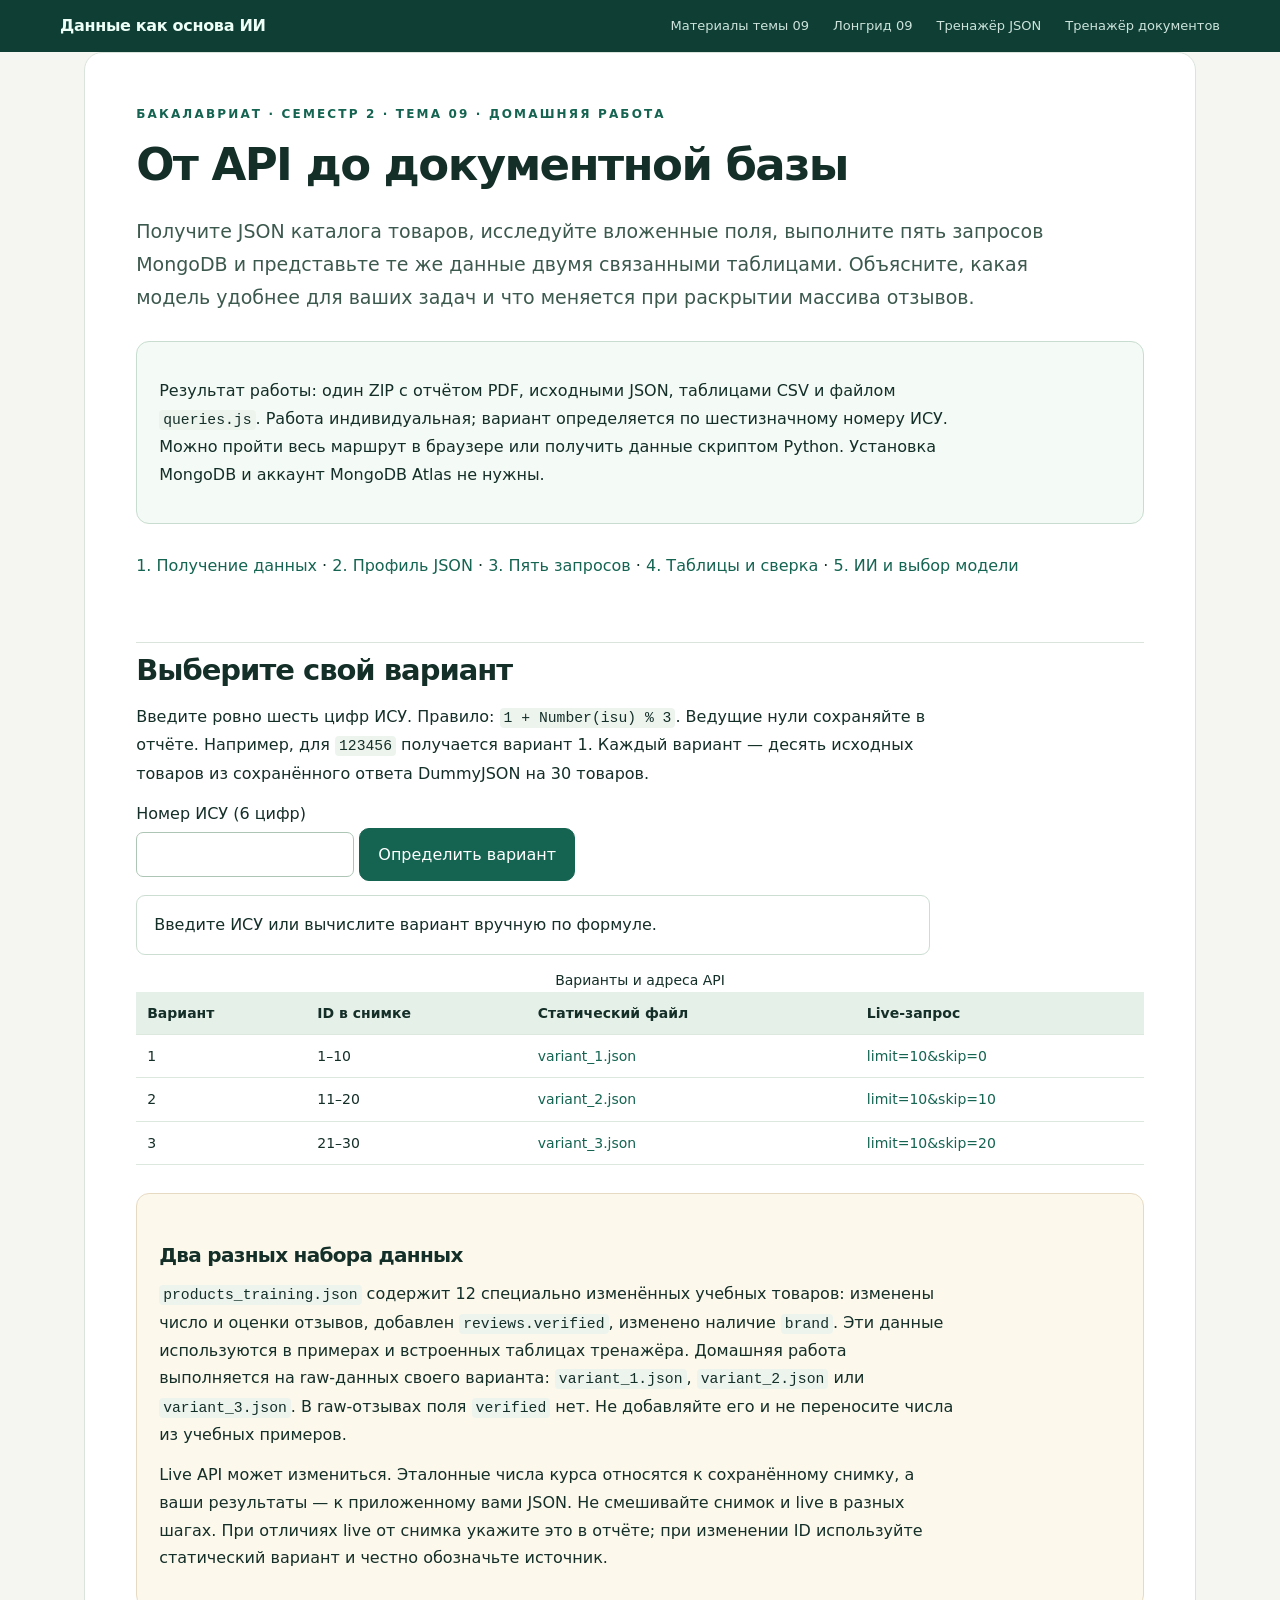
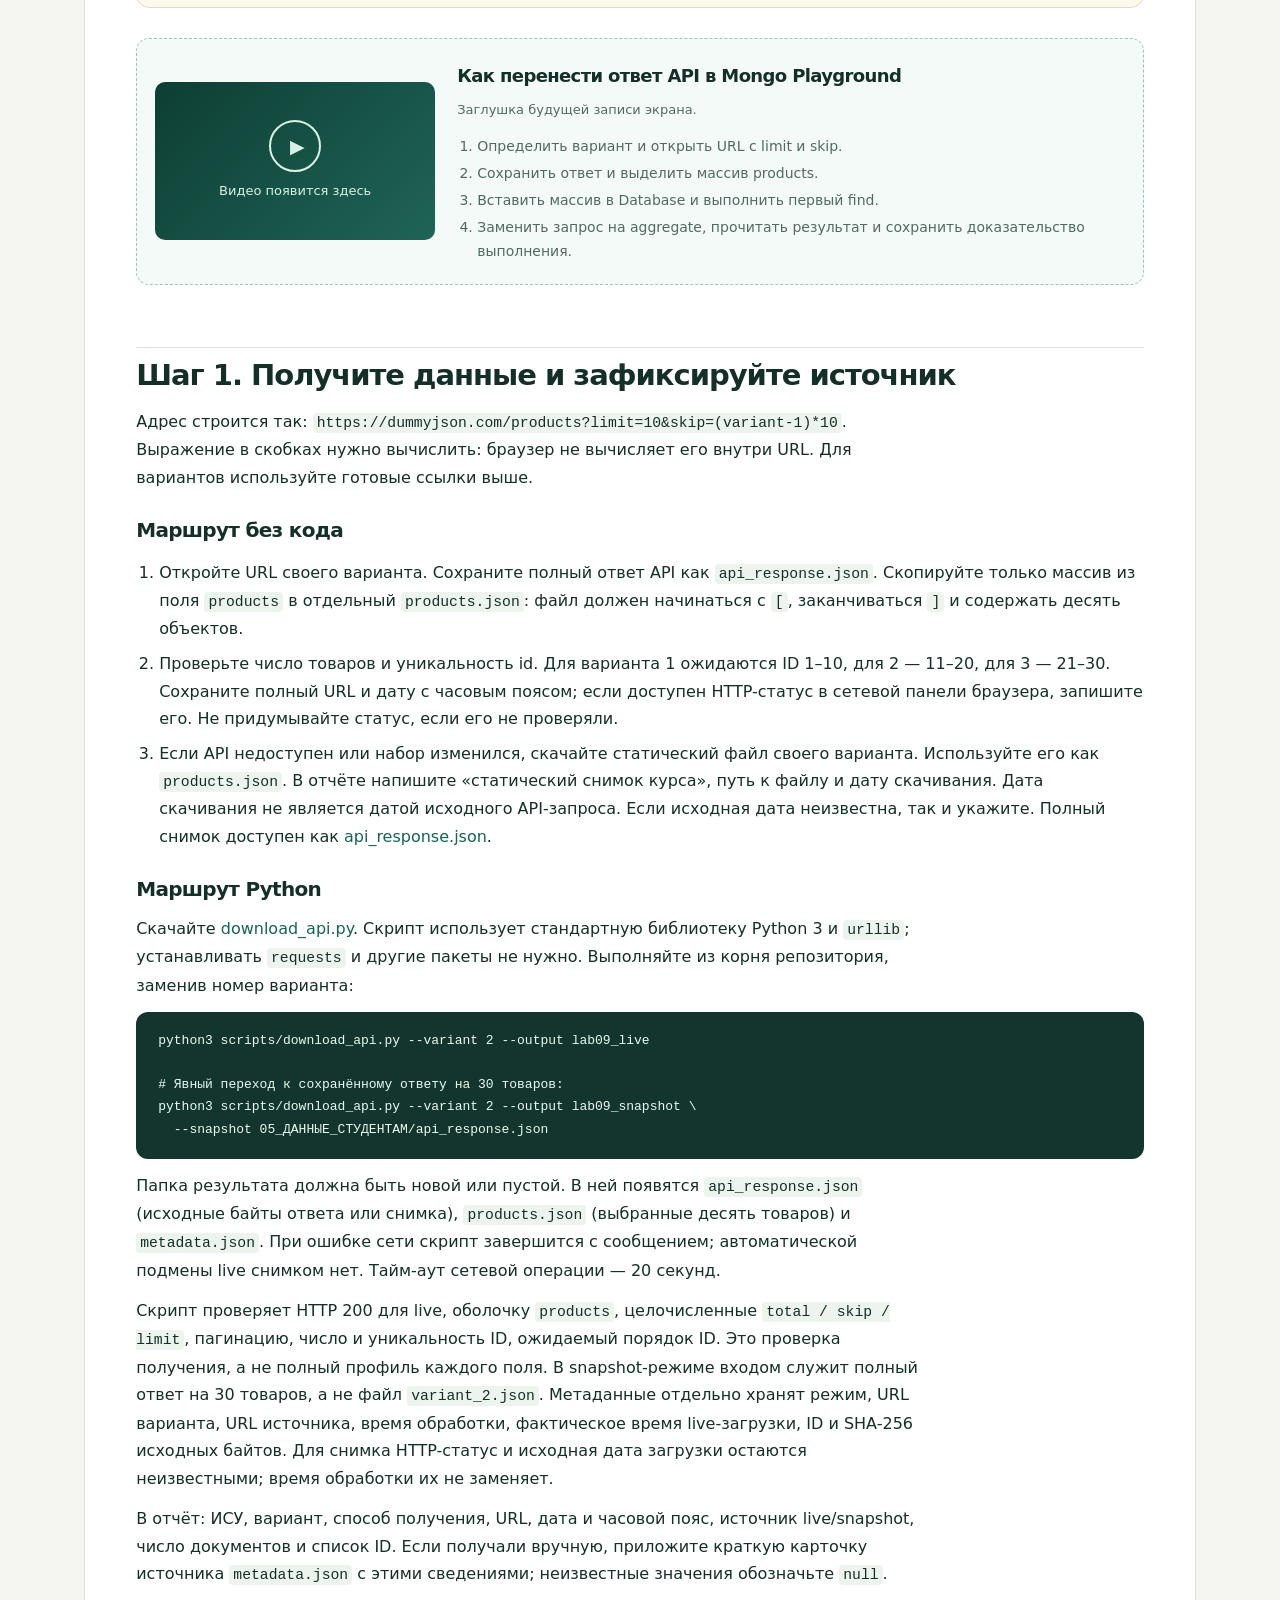
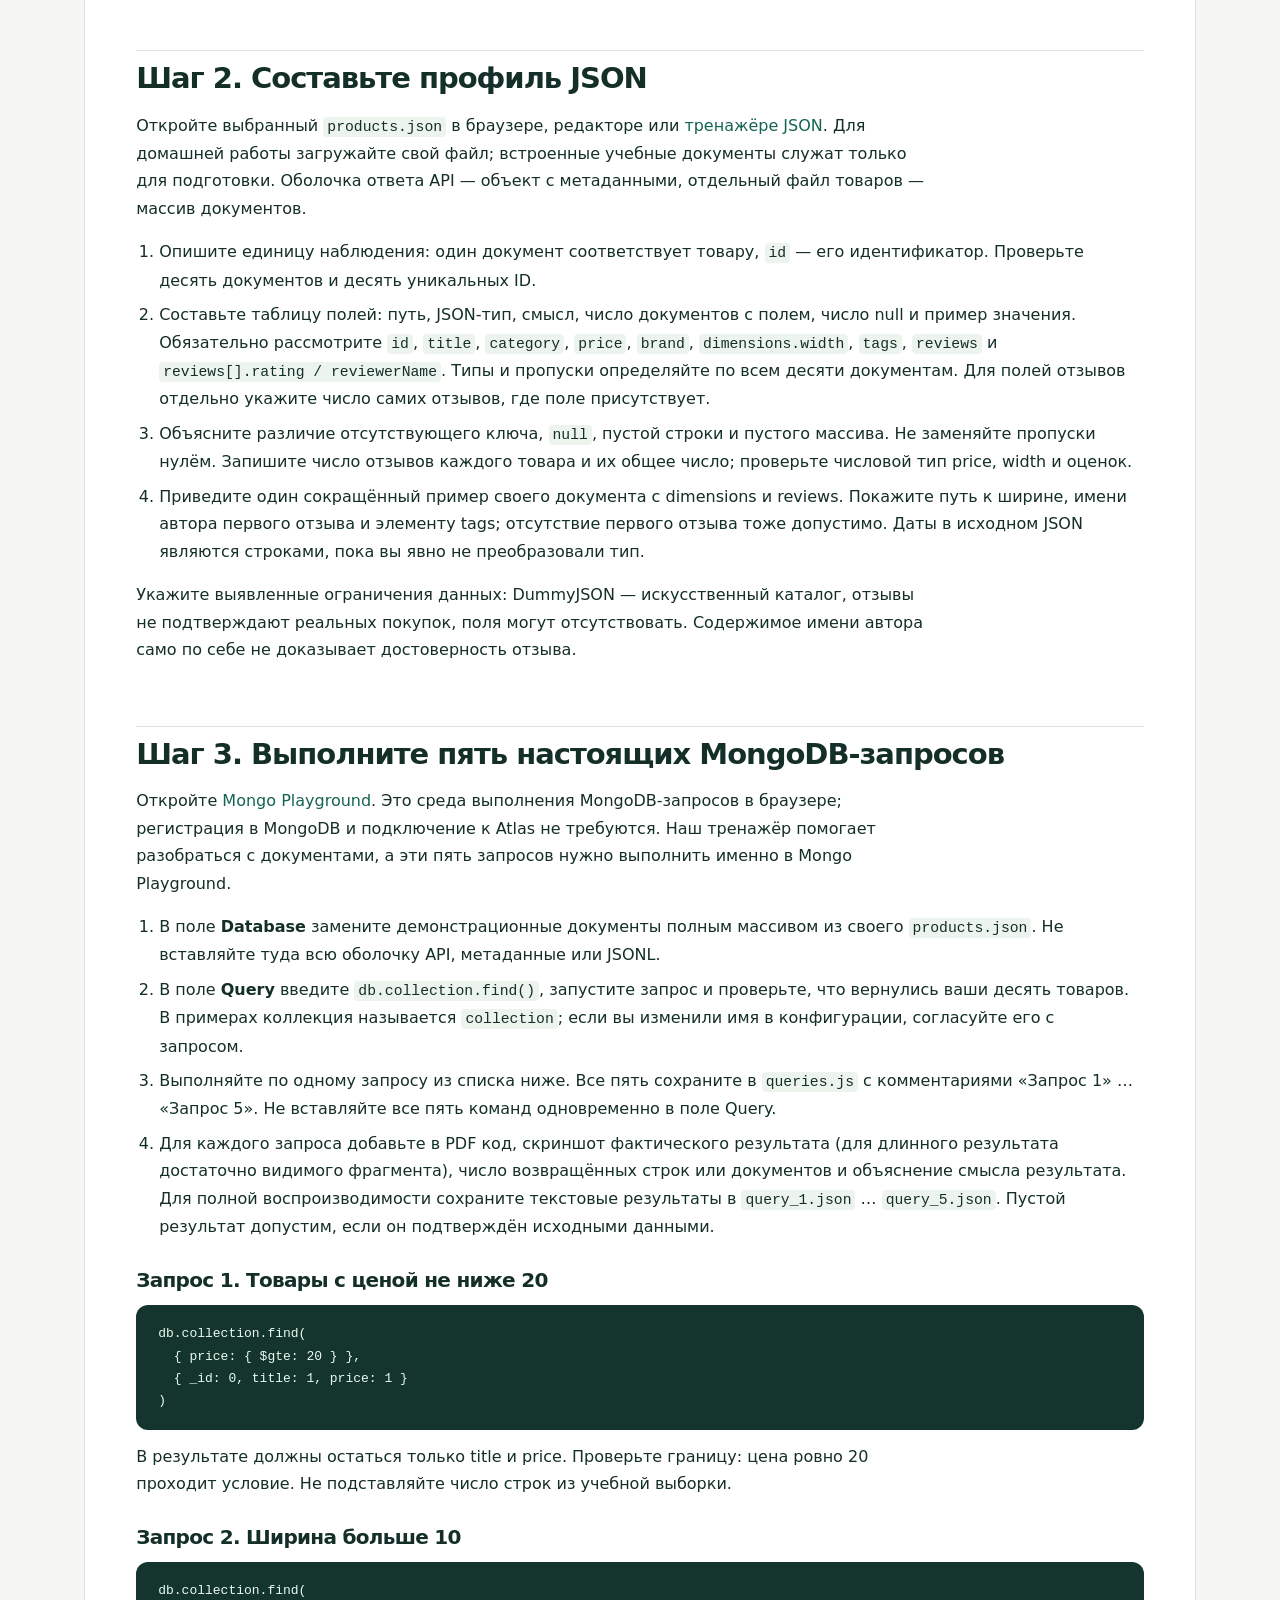
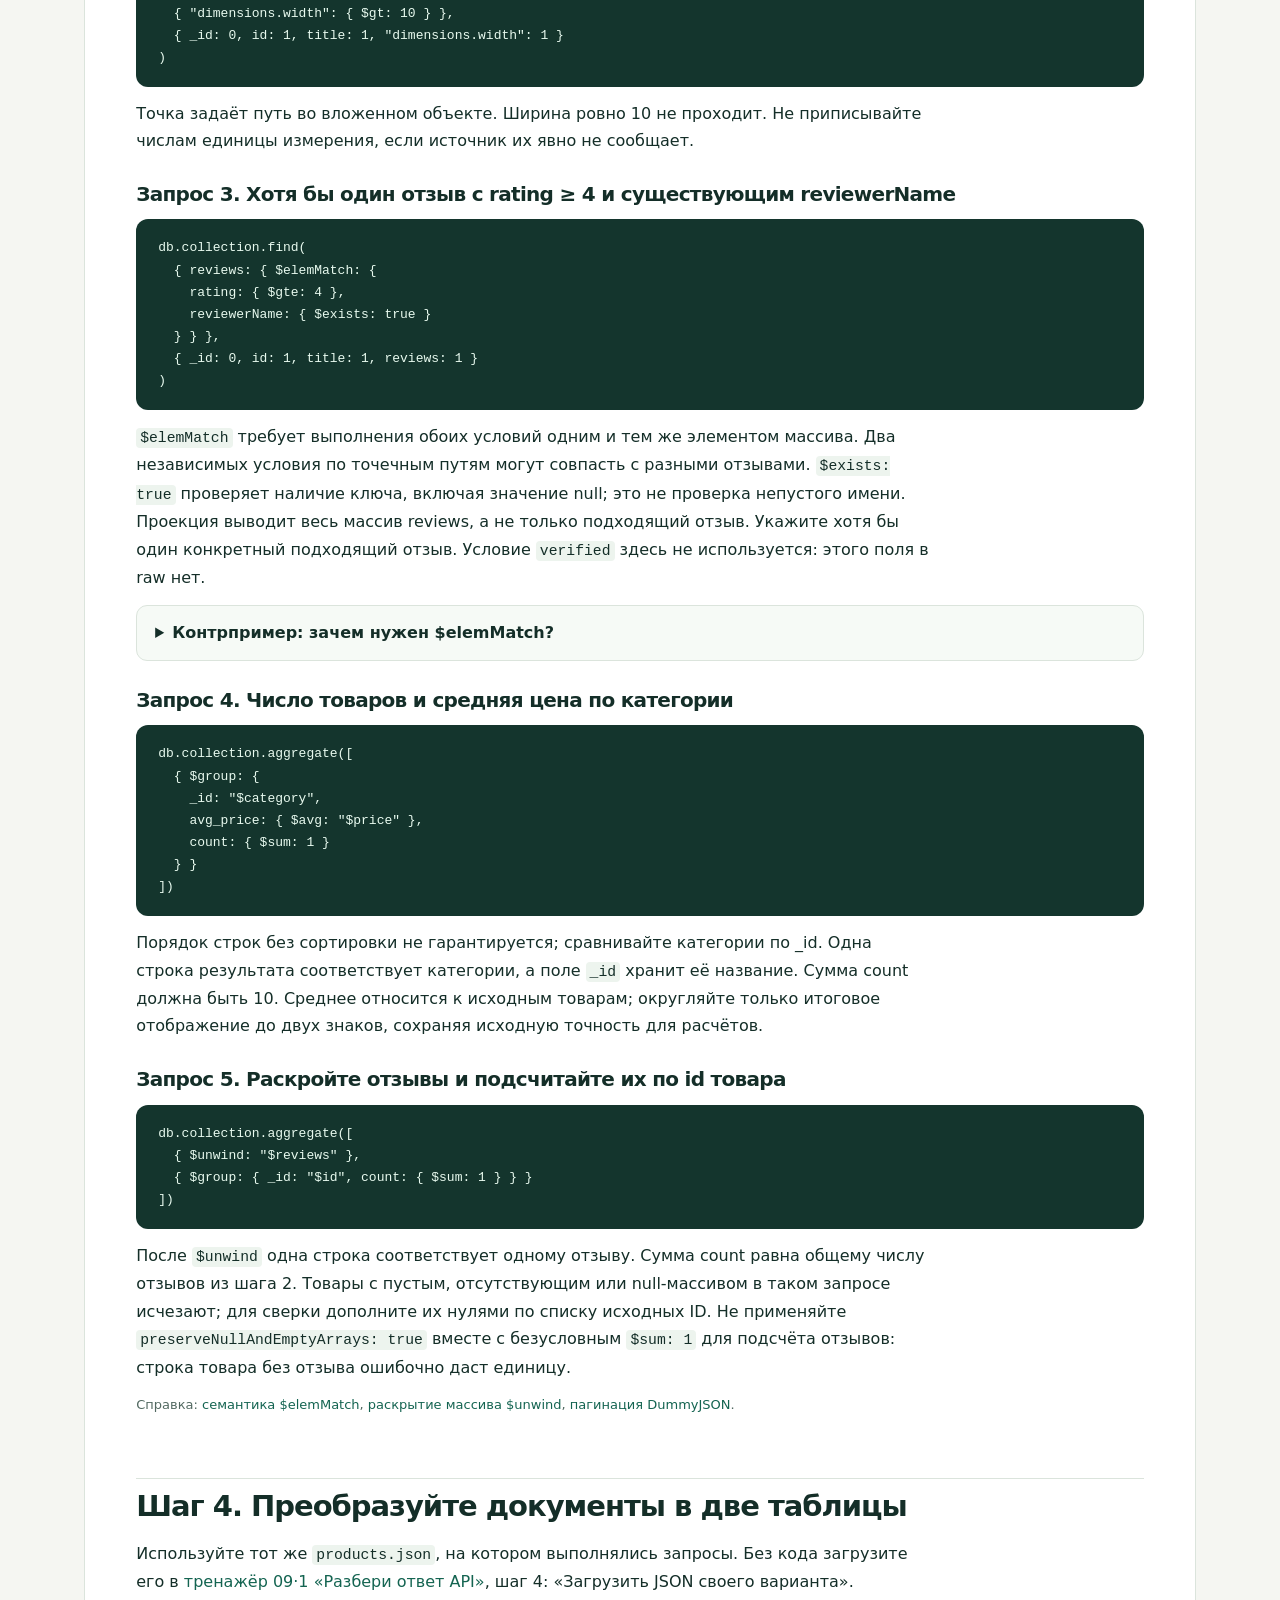
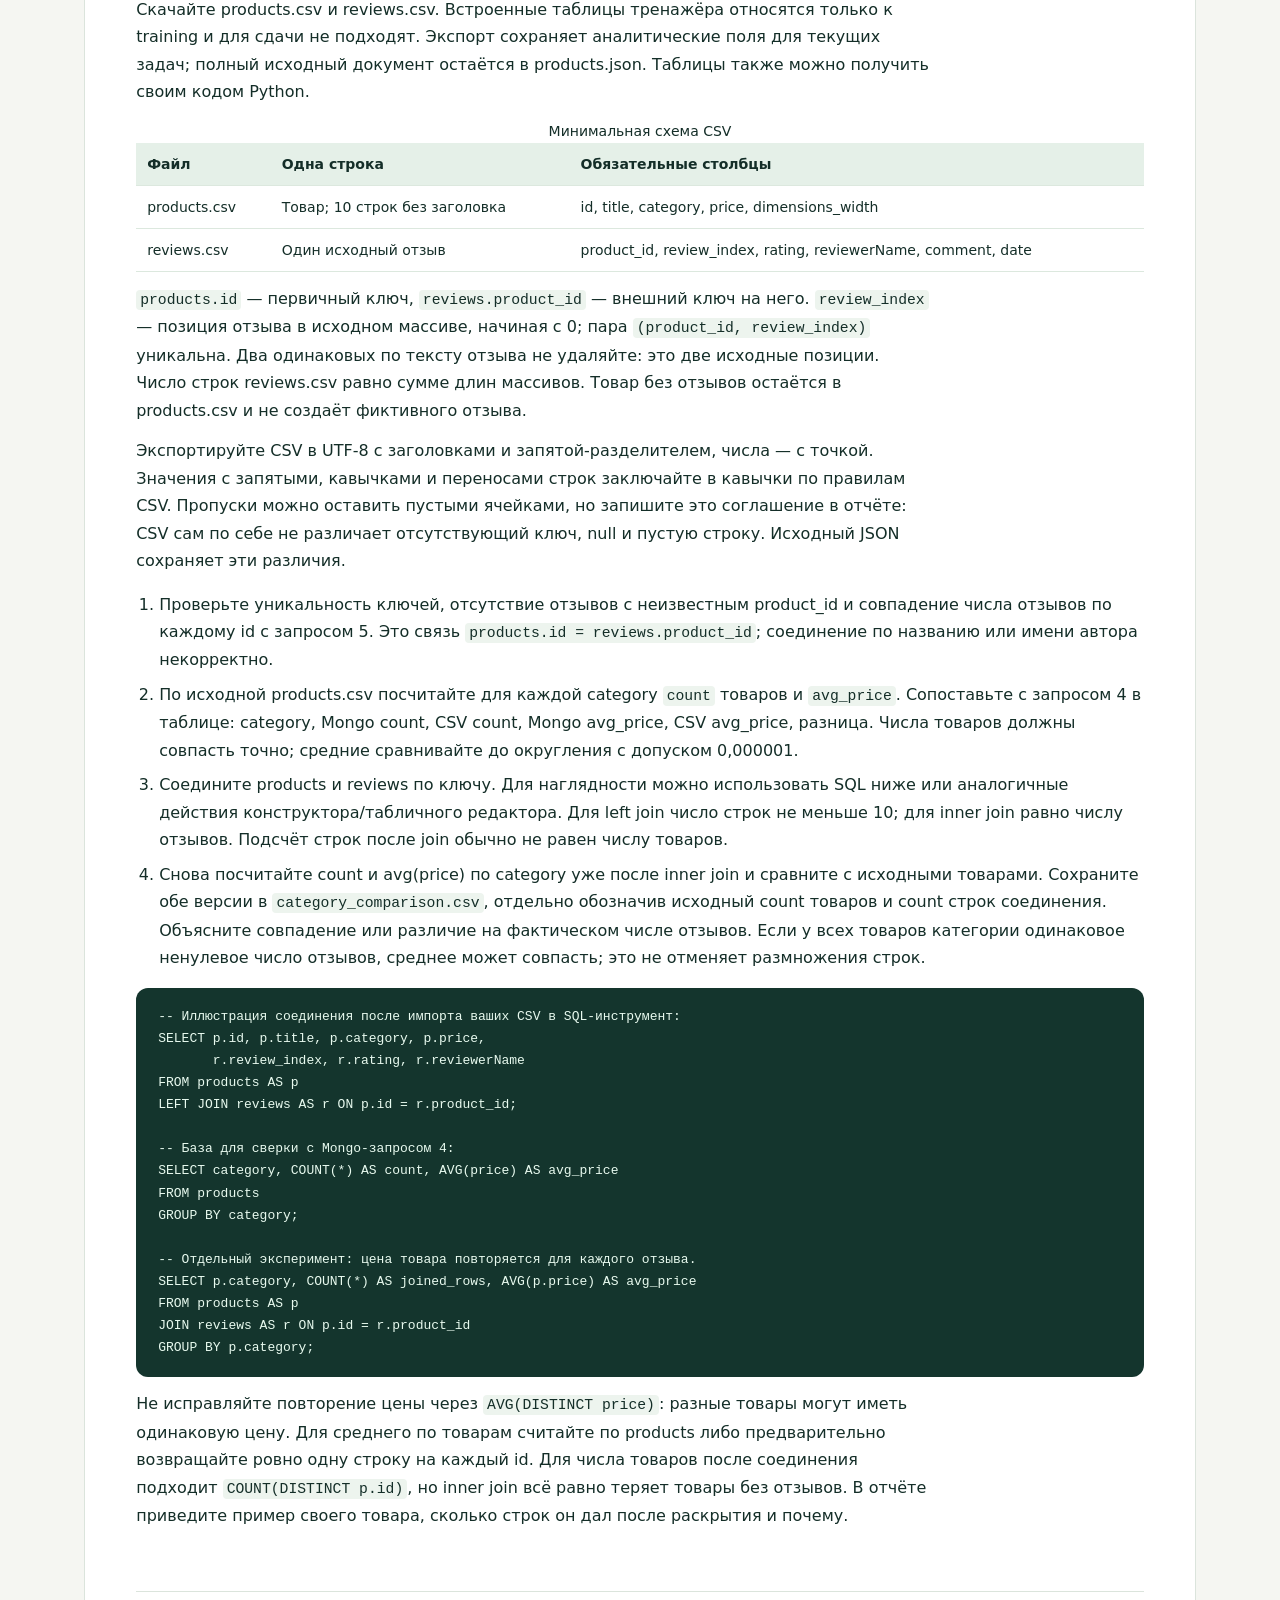
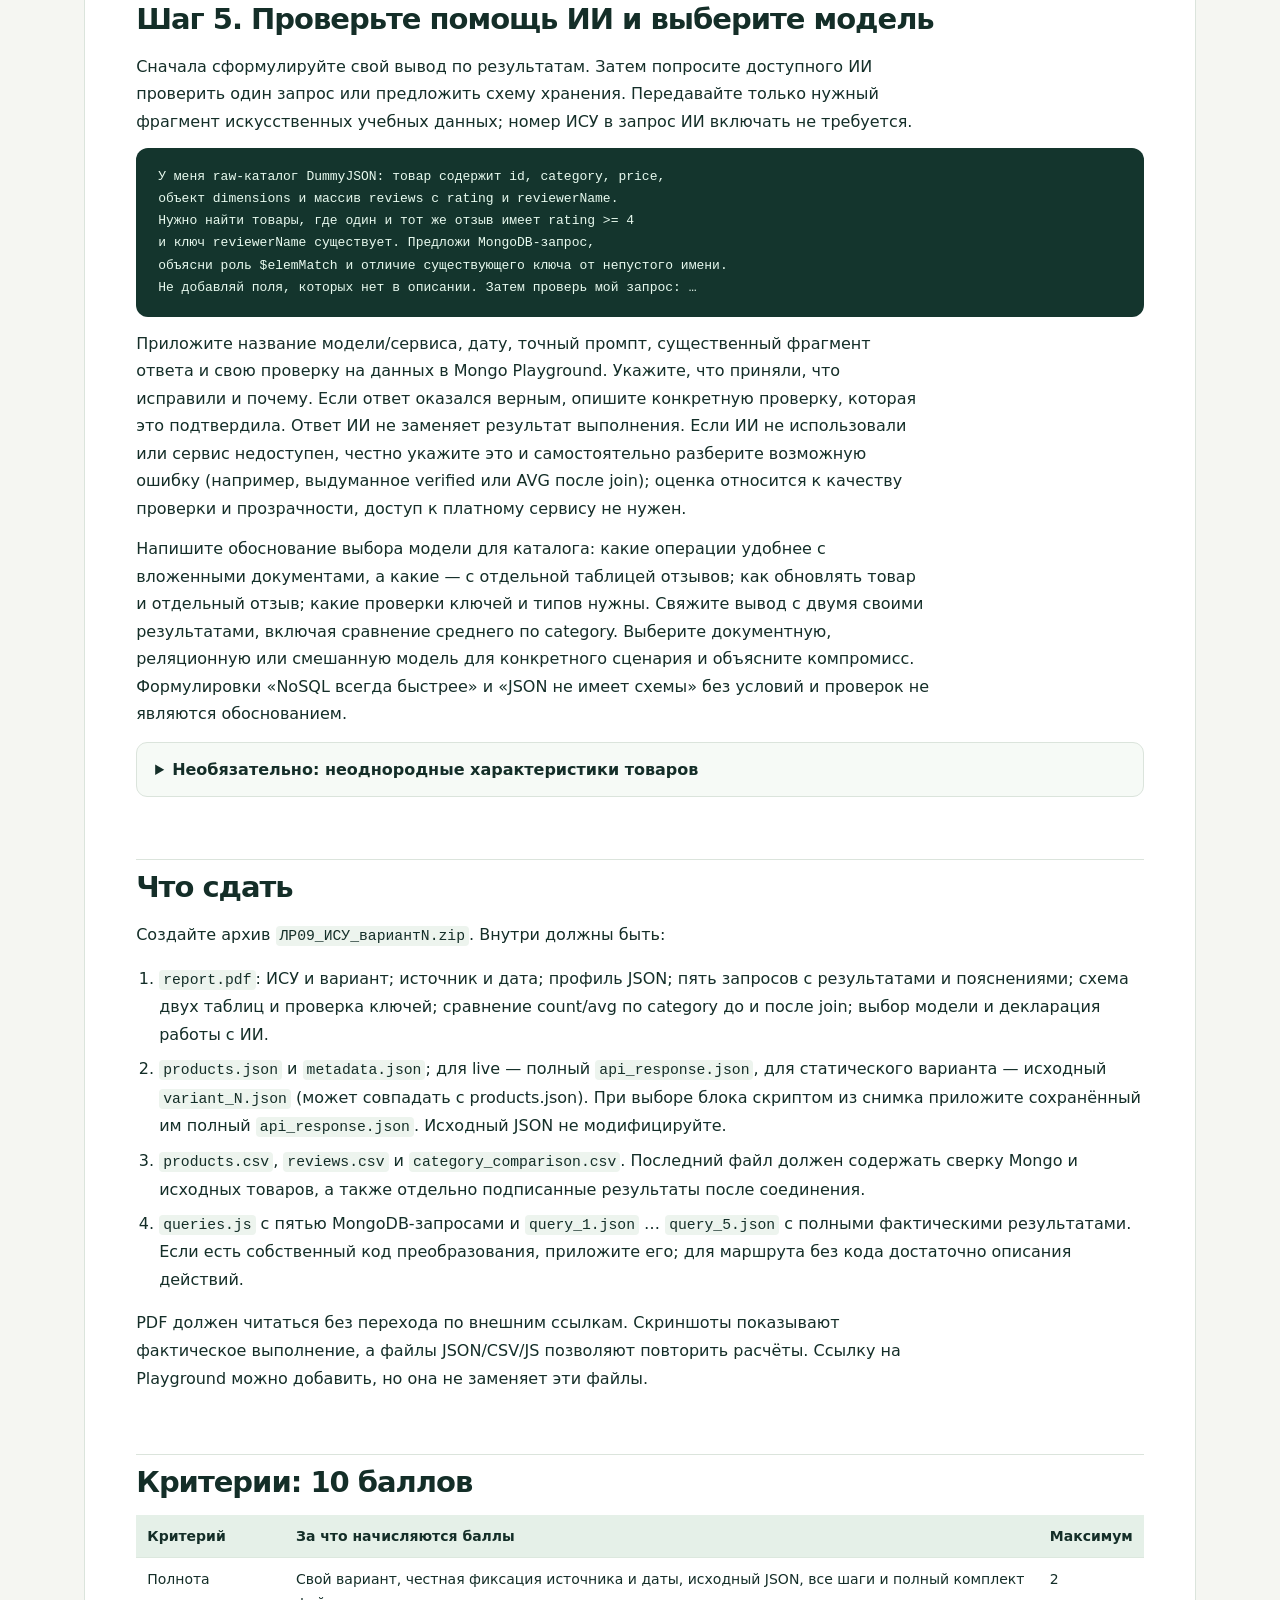
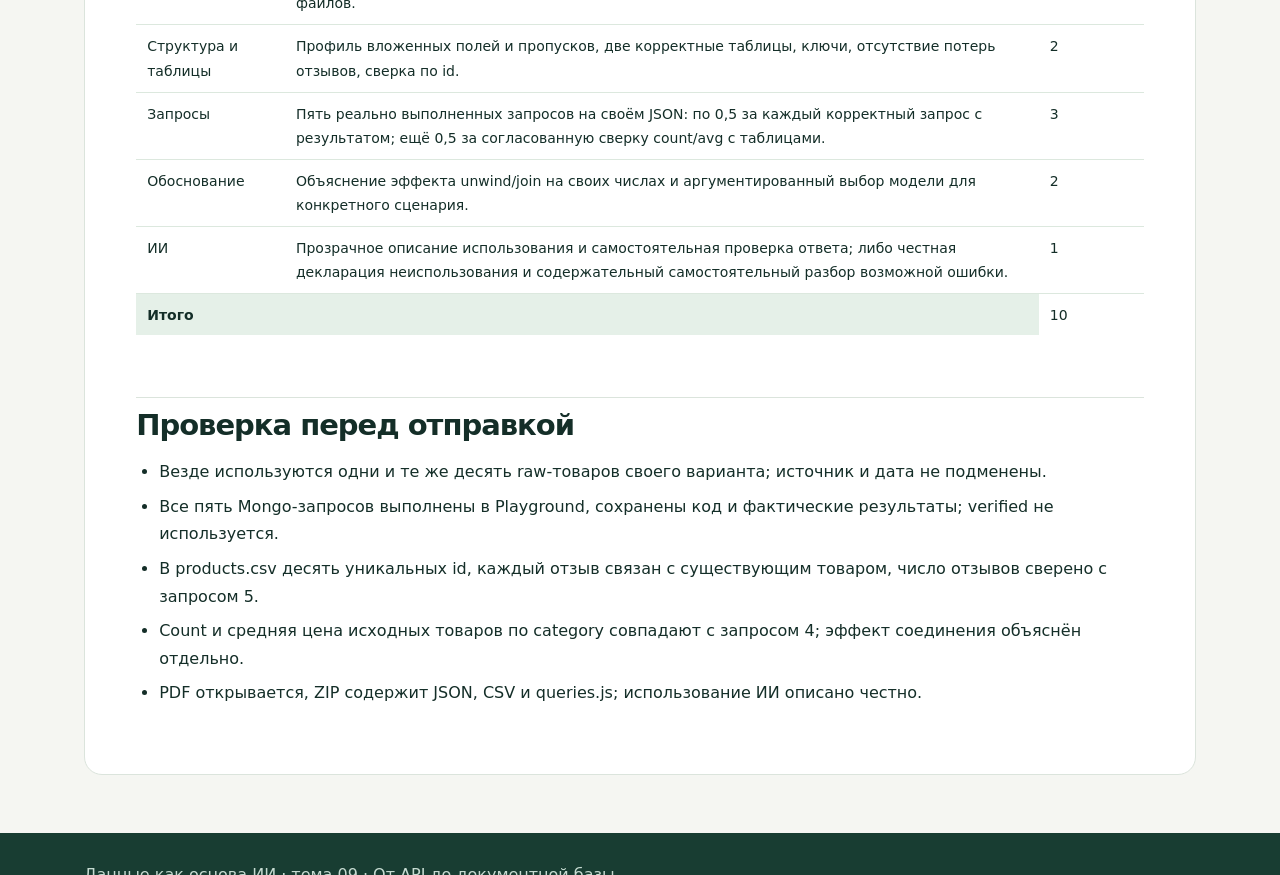
==== 03_ЛАБОРАТОРНЫЕ/ЛР_09.html @ 391545be "Тема 09: JSON, документные запросы и лабораторная по NoSQL" ====
<!doctype html>
<html lang="ru">
<head>
<meta charset="utf-8">
<meta name="viewport" content="width=device-width, initial-scale=1">
<link rel="icon" href="data:,">
<title>Лабораторная 09. От API до документной базы</title>
<link rel="stylesheet" href="../assets/site.css">
<link rel="stylesheet" href="../assets/topic09.css">
</head>
<body>
<header class="top"><div class="top-inner"><a class="brand" href="../index.html">Данные как основа ИИ</a><nav class="subnav" aria-label="Материалы темы"><a href="../index.html">Материалы темы 09</a><a href="../read/09.html">Лонгрид 09</a><a href="../04_ИНТЕРАКТИВЫ/Тренажер_09_JSON.html">Тренажёр JSON</a><a href="../04_ИНТЕРАКТИВЫ/Тренажер_09_документы.html">Тренажёр документов</a></nav></div></header>
<main class="wrap"><article class="article">
<div class="eyebrow">Бакалавриат · семестр 2 · тема 09 · домашняя работа</div>
<h1>От API до документной базы</h1>
<p class="lead">Получите JSON каталога товаров, исследуйте вложенные поля, выполните пять запросов MongoDB и представьте те же данные двумя связанными таблицами. Объясните, какая модель удобнее для ваших задач и что меняется при раскрытии массива отзывов.</p>
<div class="case"><p>Результат работы: один ZIP с отчётом PDF, исходными JSON, таблицами CSV и файлом <code>queries.js</code>. Работа индивидуальная; вариант определяется по шестизначному номеру ИСУ. Можно пройти весь маршрут в браузере или получить данные скриптом Python. Установка MongoDB и аккаунт MongoDB Atlas не нужны.</p></div>
<nav aria-label="Шаги работы"><a href="#source">1. Получение данных</a> · <a href="#profile">2. Профиль JSON</a> · <a href="#mongo">3. Пять запросов</a> · <a href="#tables">4. Таблицы и сверка</a> · <a href="#choice">5. ИИ и выбор модели</a></nav>

<h2>Выберите свой вариант</h2>
<p>Введите ровно шесть цифр ИСУ. Правило: <code>1 + Number(isu) % 3</code>. Ведущие нули сохраняйте в отчёте. Например, для <code>123456</code> получается вариант 1. Каждый вариант — десять исходных товаров из сохранённого ответа DummyJSON на 30 товаров.</p>
<form id="variant-form"><label for="isu">Номер ИСУ (6 цифр)</label> <input id="isu" name="isu" type="text" inputmode="numeric" pattern="[0-9]{6}" minlength="6" maxlength="6" required autocomplete="off" aria-describedby="variant-result"> <button class="btn" type="submit">Определить вариант</button></form>
<p id="variant-result" class="output" role="status" aria-live="polite">Введите ИСУ или вычислите вариант вручную по формуле.</p>
<div class="mini-data"><table><caption>Варианты и адреса API</caption><thead><tr><th scope="col">Вариант</th><th scope="col">ID в снимке</th><th scope="col">Статический файл</th><th scope="col">Live-запрос</th></tr></thead><tbody>
<tr><td>1</td><td>1–10</td><td><a download href="../05_ДАННЫЕ_СТУДЕНТАМ/variant_1.json">variant_1.json</a></td><td><a href="https://dummyjson.com/products?limit=10&amp;skip=0">limit=10&amp;skip=0</a></td></tr>
<tr><td>2</td><td>11–20</td><td><a download href="../05_ДАННЫЕ_СТУДЕНТАМ/variant_2.json">variant_2.json</a></td><td><a href="https://dummyjson.com/products?limit=10&amp;skip=10">limit=10&amp;skip=10</a></td></tr>
<tr><td>3</td><td>21–30</td><td><a download href="../05_ДАННЫЕ_СТУДЕНТАМ/variant_3.json">variant_3.json</a></td><td><a href="https://dummyjson.com/products?limit=10&amp;skip=20">limit=10&amp;skip=20</a></td></tr>
</tbody></table></div>
<div class="case sand"><h3>Два разных набора данных</h3><p><code>products_training.json</code> содержит 12 специально изменённых учебных товаров: изменены число и оценки отзывов, добавлен <code>reviews.verified</code>, изменено наличие <code>brand</code>. Эти данные используются в примерах и встроенных таблицах тренажёра. Домашняя работа выполняется на raw-данных своего варианта: <code>variant_1.json</code>, <code>variant_2.json</code> или <code>variant_3.json</code>. В raw-отзывах поля <code>verified</code> нет. Не добавляйте его и не переносите числа из учебных примеров.</p><p>Live API может измениться. Эталонные числа курса относятся к сохранённому снимку, а ваши результаты — к приложенному вами JSON. Не смешивайте снимок и live в разных шагах. При отличиях live от снимка укажите это в отчёте; при изменении ID используйте статический вариант и честно обозначьте источник.</p></div>

<figure class="video-stub" data-video-slot="lab09-api-mongo"><div class="frame" role="img" aria-label="Место для будущего видео: от API к Mongo Playground"><span class="play" aria-hidden="true">▶</span><span>Видео появится здесь</span></div><figcaption><h3>Как перенести ответ API в Mongo Playground</h3><p>Заглушка будущей записи экрана.</p><ol><li>Определить вариант и открыть URL с limit и skip.</li><li>Сохранить ответ и выделить массив products.</li><li>Вставить массив в Database и выполнить первый find.</li><li>Заменить запрос на aggregate, прочитать результат и сохранить доказательство выполнения.</li></ol></figcaption></figure>

<h2 id="source">Шаг 1. Получите данные и зафиксируйте источник</h2>
<p>Адрес строится так: <code>https://dummyjson.com/products?limit=10&amp;skip=(variant-1)*10</code>. Выражение в скобках нужно вычислить: браузер не вычисляет его внутри URL. Для вариантов используйте готовые ссылки выше.</p>
<h3>Маршрут без кода</h3>
<ol><li>Откройте URL своего варианта. Сохраните полный ответ API как <code>api_response.json</code>. Скопируйте только массив из поля <code>products</code> в отдельный <code>products.json</code>: файл должен начинаться с <code>[</code>, заканчиваться <code>]</code> и содержать десять объектов.</li><li>Проверьте число товаров и уникальность id. Для варианта 1 ожидаются ID 1–10, для 2 — 11–20, для 3 — 21–30. Сохраните полный URL и дату с часовым поясом; если доступен HTTP-статус в сетевой панели браузера, запишите его. Не придумывайте статус, если его не проверяли.</li><li>Если API недоступен или набор изменился, скачайте статический файл своего варианта. Используйте его как <code>products.json</code>. В отчёте напишите «статический снимок курса», путь к файлу и дату скачивания. Дата скачивания не является датой исходного API-запроса. Если исходная дата неизвестна, так и укажите. Полный снимок доступен как <a download href="../05_ДАННЫЕ_СТУДЕНТАМ/api_response.json">api_response.json</a>.</li></ol>
<h3>Маршрут Python</h3>
<p>Скачайте <a download href="../scripts/download_api.py">download_api.py</a>. Скрипт использует стандартную библиотеку Python 3 и <code>urllib</code>; устанавливать <code>requests</code> и другие пакеты не нужно. Выполняйте из корня репозитория, заменив номер варианта:</p>
<pre class="codebox">python3 scripts/download_api.py --variant 2 --output lab09_live

# Явный переход к сохранённому ответу на 30 товаров:
python3 scripts/download_api.py --variant 2 --output lab09_snapshot \
  --snapshot 05_ДАННЫЕ_СТУДЕНТАМ/api_response.json</pre>
<p>Папка результата должна быть новой или пустой. В ней появятся <code>api_response.json</code> (исходные байты ответа или снимка), <code>products.json</code> (выбранные десять товаров) и <code>metadata.json</code>. При ошибке сети скрипт завершится с сообщением; автоматической подмены live снимком нет. Тайм-аут сетевой операции — 20 секунд.</p>
<p>Скрипт проверяет HTTP 200 для live, оболочку <code>products</code>, целочисленные <code>total / skip / limit</code>, пагинацию, число и уникальность ID, ожидаемый порядок ID. Это проверка получения, а не полный профиль каждого поля. В snapshot-режиме входом служит полный ответ на 30 товаров, а не файл <code>variant_2.json</code>. Метаданные отдельно хранят режим, URL варианта, URL источника, время обработки, фактическое время live-загрузки, ID и SHA-256 исходных байтов. Для снимка HTTP-статус и исходная дата загрузки остаются неизвестными; время обработки их не заменяет.</p>
<p>В отчёт: ИСУ, вариант, способ получения, URL, дата и часовой пояс, источник live/snapshot, число документов и список ID. Если получали вручную, приложите краткую карточку источника <code>metadata.json</code> с этими сведениями; неизвестные значения обозначьте <code>null</code>.</p>

<h2 id="profile">Шаг 2. Составьте профиль JSON</h2>
<p>Откройте выбранный <code>products.json</code> в браузере, редакторе или <a href="../04_ИНТЕРАКТИВЫ/Тренажер_09_JSON.html">тренажёре JSON</a>. Для домашней работы загружайте свой файл; встроенные учебные документы служат только для подготовки. Оболочка ответа API — объект с метаданными, отдельный файл товаров — массив документов.</p>
<ol><li>Опишите единицу наблюдения: один документ соответствует товару, <code>id</code> — его идентификатор. Проверьте десять документов и десять уникальных ID.</li><li>Составьте таблицу полей: путь, JSON-тип, смысл, число документов с полем, число null и пример значения. Обязательно рассмотрите <code>id</code>, <code>title</code>, <code>category</code>, <code>price</code>, <code>brand</code>, <code>dimensions.width</code>, <code>tags</code>, <code>reviews</code> и <code>reviews[].rating / reviewerName</code>. Типы и пропуски определяйте по всем десяти документам. Для полей отзывов отдельно укажите число самих отзывов, где поле присутствует.</li><li>Объясните различие отсутствующего ключа, <code>null</code>, пустой строки и пустого массива. Не заменяйте пропуски нулём. Запишите число отзывов каждого товара и их общее число; проверьте числовой тип price, width и оценок.</li><li>Приведите один сокращённый пример своего документа с dimensions и reviews. Покажите путь к ширине, имени автора первого отзыва и элементу tags; отсутствие первого отзыва тоже допустимо. Даты в исходном JSON являются строками, пока вы явно не преобразовали тип.</li></ol>
<p>Укажите выявленные ограничения данных: DummyJSON — искусственный каталог, отзывы не подтверждают реальных покупок, поля могут отсутствовать. Содержимое имени автора само по себе не доказывает достоверность отзыва.</p>

<h2 id="mongo">Шаг 3. Выполните пять настоящих MongoDB-запросов</h2>
<p>Откройте <a href="https://mongoplayground.net/" target="_blank" rel="noopener">Mongo Playground</a>. Это среда выполнения MongoDB-запросов в браузере; регистрация в MongoDB и подключение к Atlas не требуются. Наш тренажёр помогает разобраться с документами, а эти пять запросов нужно выполнить именно в Mongo Playground.</p>
<ol><li>В поле <strong>Database</strong> замените демонстрационные документы полным массивом из своего <code>products.json</code>. Не вставляйте туда всю оболочку API, метаданные или JSONL.</li><li>В поле <strong>Query</strong> введите <code>db.collection.find()</code>, запустите запрос и проверьте, что вернулись ваши десять товаров. В примерах коллекция называется <code>collection</code>; если вы изменили имя в конфигурации, согласуйте его с запросом.</li><li>Выполняйте по одному запросу из списка ниже. Все пять сохраните в <code>queries.js</code> с комментариями «Запрос 1» … «Запрос 5». Не вставляйте все пять команд одновременно в поле Query.</li><li>Для каждого запроса добавьте в PDF код, скриншот фактического результата (для длинного результата достаточно видимого фрагмента), число возвращённых строк или документов и объяснение смысла результата. Для полной воспроизводимости сохраните текстовые результаты в <code>query_1.json</code> … <code>query_5.json</code>. Пустой результат допустим, если он подтверждён исходными данными.</li></ol>
<h3>Запрос 1. Товары с ценой не ниже 20</h3>
<pre class="codebox">db.collection.find(
  { price: { $gte: 20 } },
  { _id: 0, title: 1, price: 1 }
)</pre>
<p>В результате должны остаться только title и price. Проверьте границу: цена ровно 20 проходит условие. Не подставляйте число строк из учебной выборки.</p>
<h3>Запрос 2. Ширина больше 10</h3>
<pre class="codebox">db.collection.find(
  { "dimensions.width": { $gt: 10 } },
  { _id: 0, id: 1, title: 1, "dimensions.width": 1 }
)</pre>
<p>Точка задаёт путь во вложенном объекте. Ширина ровно 10 не проходит. Не приписывайте числам единицы измерения, если источник их явно не сообщает.</p>
<h3>Запрос 3. Хотя бы один отзыв с rating ≥ 4 и существующим reviewerName</h3>
<pre class="codebox">db.collection.find(
  { reviews: { $elemMatch: {
    rating: { $gte: 4 },
    reviewerName: { $exists: true }
  } } },
  { _id: 0, id: 1, title: 1, reviews: 1 }
)</pre>
<p><code>$elemMatch</code> требует выполнения обоих условий одним и тем же элементом массива. Два независимых условия по точечным путям могут совпасть с разными отзывами. <code>$exists: true</code> проверяет наличие ключа, включая значение null; это не проверка непустого имени. Проекция выводит весь массив reviews, а не только подходящий отзыв. Укажите хотя бы один конкретный подходящий отзыв. Условие <code>verified</code> здесь не используется: этого поля в raw нет.</p>
<details><summary>Контрпример: зачем нужен $elemMatch?</summary><p>В исходных вариантах reviewerName есть у всех отзывов, поэтому два способа записи могут вернуть одинаковый результат. Отдельно от исходного каталога проверьте этот искусственный документ в Playground:</p><pre class="codebox">[{ "id": 9001, "reviews": [
  { "rating": 5 },
  { "rating": 2, "reviewerName": "Учебный автор" }
] }]</pre><p>Сравните ваш запрос 3 с <code>db.collection.find({"reviews.rating": {$gte: 4}, "reviews.reviewerName": {$exists: true}})</code>. Предскажите число найденных документов и объясните различие: подходящий рейтинг и существующее имя принадлежат разным отзывам. Не добавляйте этот пример к десяти raw-товарам.</p></details>
<h3>Запрос 4. Число товаров и средняя цена по категории</h3>
<pre class="codebox">db.collection.aggregate([
  { $group: {
    _id: "$category",
    avg_price: { $avg: "$price" },
    count: { $sum: 1 }
  } }
])</pre>
<p>Порядок строк без сортировки не гарантируется; сравнивайте категории по _id. Одна строка результата соответствует категории, а поле <code>_id</code> хранит её название. Сумма count должна быть 10. Среднее относится к исходным товарам; округляйте только итоговое отображение до двух знаков, сохраняя исходную точность для расчётов.</p>
<h3>Запрос 5. Раскройте отзывы и подсчитайте их по id товара</h3>
<pre class="codebox">db.collection.aggregate([
  { $unwind: "$reviews" },
  { $group: { _id: "$id", count: { $sum: 1 } } }
])</pre>
<p>После <code>$unwind</code> одна строка соответствует одному отзыву. Сумма count равна общему числу отзывов из шага 2. Товары с пустым, отсутствующим или null-массивом в таком запросе исчезают; для сверки дополните их нулями по списку исходных ID. Не применяйте <code>preserveNullAndEmptyArrays: true</code> вместе с безусловным <code>$sum: 1</code> для подсчёта отзывов: строка товара без отзыва ошибочно даст единицу.</p>
<p class="fine">Справка: <a href="https://www.mongodb.com/docs/manual/reference/operator/query/elemmatch/">семантика $elemMatch</a>, <a href="https://www.mongodb.com/docs/manual/reference/operator/aggregation/unwind/">раскрытие массива $unwind</a>, <a href="https://dummyjson.com/docs/products">пагинация DummyJSON</a>.</p>

<h2 id="tables">Шаг 4. Преобразуйте документы в две таблицы</h2>
<p>Используйте тот же <code>products.json</code>, на котором выполнялись запросы. Без кода загрузите его в <a href="../04_ИНТЕРАКТИВЫ/Тренажер_09_JSON.html">тренажёр 09·1 «Разбери ответ API»</a>, шаг 4: «Загрузить JSON своего варианта». Скачайте products.csv и reviews.csv. Встроенные таблицы тренажёра относятся только к training и для сдачи не подходят. Экспорт сохраняет аналитические поля для текущих задач; полный исходный документ остаётся в products.json. Таблицы также можно получить своим кодом Python.</p>
<div class="mini-data"><table><caption>Минимальная схема CSV</caption><thead><tr><th scope="col">Файл</th><th scope="col">Одна строка</th><th scope="col">Обязательные столбцы</th></tr></thead><tbody><tr><td>products.csv</td><td>Товар; 10 строк без заголовка</td><td>id, title, category, price, dimensions_width</td></tr><tr><td>reviews.csv</td><td>Один исходный отзыв</td><td>product_id, review_index, rating, reviewerName, comment, date</td></tr></tbody></table></div>
<p><code>products.id</code> — первичный ключ, <code>reviews.product_id</code> — внешний ключ на него. <code>review_index</code> — позиция отзыва в исходном массиве, начиная с 0; пара <code>(product_id, review_index)</code> уникальна. Два одинаковых по тексту отзыва не удаляйте: это две исходные позиции. Число строк reviews.csv равно сумме длин массивов. Товар без отзывов остаётся в products.csv и не создаёт фиктивного отзыва.</p>
<p>Экспортируйте CSV в UTF-8 с заголовками и запятой-разделителем, числа — с точкой. Значения с запятыми, кавычками и переносами строк заключайте в кавычки по правилам CSV. Пропуски можно оставить пустыми ячейками, но запишите это соглашение в отчёте: CSV сам по себе не различает отсутствующий ключ, null и пустую строку. Исходный JSON сохраняет эти различия.</p>
<ol><li>Проверьте уникальность ключей, отсутствие отзывов с неизвестным product_id и совпадение числа отзывов по каждому id с запросом 5. Это связь <code>products.id = reviews.product_id</code>; соединение по названию или имени автора некорректно.</li><li>По исходной products.csv посчитайте для каждой category <code>count</code> товаров и <code>avg_price</code>. Сопоставьте с запросом 4 в таблице: category, Mongo count, CSV count, Mongo avg_price, CSV avg_price, разница. Числа товаров должны совпасть точно; средние сравнивайте до округления с допуском 0,000001.</li><li>Соедините products и reviews по ключу. Для наглядности можно использовать SQL ниже или аналогичные действия конструктора/табличного редактора. Для left join число строк не меньше 10; для inner join равно числу отзывов. Подсчёт строк после join обычно не равен числу товаров.</li><li>Снова посчитайте count и avg(price) по category уже после inner join и сравните с исходными товарами. Сохраните обе версии в <code>category_comparison.csv</code>, отдельно обозначив исходный count товаров и count строк соединения. Объясните совпадение или различие на фактическом числе отзывов. Если у всех товаров категории одинаковое ненулевое число отзывов, среднее может совпасть; это не отменяет размножения строк.</li></ol>
<pre class="codebox">-- Иллюстрация соединения после импорта ваших CSV в SQL-инструмент:
SELECT p.id, p.title, p.category, p.price,
       r.review_index, r.rating, r.reviewerName
FROM products AS p
LEFT JOIN reviews AS r ON p.id = r.product_id;

-- База для сверки с Mongo-запросом 4:
SELECT category, COUNT(*) AS count, AVG(price) AS avg_price
FROM products
GROUP BY category;

-- Отдельный эксперимент: цена товара повторяется для каждого отзыва.
SELECT p.category, COUNT(*) AS joined_rows, AVG(p.price) AS avg_price
FROM products AS p
JOIN reviews AS r ON p.id = r.product_id
GROUP BY p.category;</pre>
<p>Не исправляйте повторение цены через <code>AVG(DISTINCT price)</code>: разные товары могут иметь одинаковую цену. Для среднего по товарам считайте по products либо предварительно возвращайте ровно одну строку на каждый id. Для числа товаров после соединения подходит <code>COUNT(DISTINCT p.id)</code>, но inner join всё равно теряет товары без отзывов. В отчёте приведите пример своего товара, сколько строк он дал после раскрытия и почему.</p>

<h2 id="choice">Шаг 5. Проверьте помощь ИИ и выберите модель</h2>
<p>Сначала сформулируйте свой вывод по результатам. Затем попросите доступного ИИ проверить один запрос или предложить схему хранения. Передавайте только нужный фрагмент искусственных учебных данных; номер ИСУ в запрос ИИ включать не требуется.</p>
<pre class="codebox">У меня raw-каталог DummyJSON: товар содержит id, category, price,
объект dimensions и массив reviews с rating и reviewerName.
Нужно найти товары, где один и тот же отзыв имеет rating &gt;= 4
и ключ reviewerName существует. Предложи MongoDB-запрос,
объясни роль $elemMatch и отличие существующего ключа от непустого имени.
Не добавляй поля, которых нет в описании. Затем проверь мой запрос: …</pre>
<p>Приложите название модели/сервиса, дату, точный промпт, существенный фрагмент ответа и свою проверку на данных в Mongo Playground. Укажите, что приняли, что исправили и почему. Если ответ оказался верным, опишите конкретную проверку, которая это подтвердила. Ответ ИИ не заменяет результат выполнения. Если ИИ не использовали или сервис недоступен, честно укажите это и самостоятельно разберите возможную ошибку (например, выдуманное verified или AVG после join); оценка относится к качеству проверки и прозрачности, доступ к платному сервису не нужен.</p>
<p>Напишите обоснование выбора модели для каталога: какие операции удобнее с вложенными документами, а какие — с отдельной таблицей отзывов; как обновлять товар и отдельный отзыв; какие проверки ключей и типов нужны. Свяжите вывод с двумя своими результатами, включая сравнение среднего по category. Выберите документную, реляционную или смешанную модель для конкретного сценария и объясните компромисс. Формулировки «NoSQL всегда быстрее» и «JSON не имеет схемы» без условий и проверок не являются обоснованием.</p>
<details><summary>Необязательно: неоднородные характеристики товаров</summary><p>Предложите структуру <code>characteristics</code> для двух категорий с разными атрибутами: например, объём аромата и материал мебели. Это отдельное проектное расширение; таких новых значений нет в исходном raw, не добавляйте их в сдаваемый products.json и не выдавайте за ответ API. Покажите два явно синтетических документа, обсудите типы, обязательность полей и альтернативу «таблица характеристик». Дополнительный раздел не повышает максимум выше 10 баллов.</p></details>

<h2>Что сдать</h2>
<p>Создайте архив <code>ЛР09_ИСУ_вариантN.zip</code>. Внутри должны быть:</p>
<ol><li><code>report.pdf</code>: ИСУ и вариант; источник и дата; профиль JSON; пять запросов с результатами и пояснениями; схема двух таблиц и проверка ключей; сравнение count/avg по category до и после join; выбор модели и декларация работы с ИИ.</li><li><code>products.json</code> и <code>metadata.json</code>; для live — полный <code>api_response.json</code>, для статического варианта — исходный <code>variant_N.json</code> (может совпадать с products.json). При выборе блока скриптом из снимка приложите сохранённый им полный <code>api_response.json</code>. Исходный JSON не модифицируйте.</li><li><code>products.csv</code>, <code>reviews.csv</code> и <code>category_comparison.csv</code>. Последний файл должен содержать сверку Mongo и исходных товаров, а также отдельно подписанные результаты после соединения.</li><li><code>queries.js</code> с пятью MongoDB-запросами и <code>query_1.json</code> … <code>query_5.json</code> с полными фактическими результатами. Если есть собственный код преобразования, приложите его; для маршрута без кода достаточно описания действий.</li></ol>
<p>PDF должен читаться без перехода по внешним ссылкам. Скриншоты показывают фактическое выполнение, а файлы JSON/CSV/JS позволяют повторить расчёты. Ссылку на Playground можно добавить, но она не заменяет эти файлы.</p>
<h2>Критерии: 10 баллов</h2>
<div class="mini-data"><table><thead><tr><th scope="col">Критерий</th><th scope="col">За что начисляются баллы</th><th scope="col">Максимум</th></tr></thead><tbody>
<tr><td>Полнота</td><td>Свой вариант, честная фиксация источника и даты, исходный JSON, все шаги и полный комплект файлов.</td><td>2</td></tr>
<tr><td>Структура и таблицы</td><td>Профиль вложенных полей и пропусков, две корректные таблицы, ключи, отсутствие потерь отзывов, сверка по id.</td><td>2</td></tr>
<tr><td>Запросы</td><td>Пять реально выполненных запросов на своём JSON: по 0,5 за каждый корректный запрос с результатом; ещё 0,5 за согласованную сверку count/avg с таблицами.</td><td>3</td></tr>
<tr><td>Обоснование</td><td>Объяснение эффекта unwind/join на своих числах и аргументированный выбор модели для конкретного сценария.</td><td>2</td></tr>
<tr><td>ИИ</td><td>Прозрачное описание использования и самостоятельная проверка ответа; либо честная декларация неиспользования и содержательный самостоятельный разбор возможной ошибки.</td><td>1</td></tr>
</tbody><tfoot><tr><th colspan="2" scope="row">Итого</th><td>10</td></tr></tfoot></table></div>
<h2>Проверка перед отправкой</h2>
<ul><li>Везде используются одни и те же десять raw-товаров своего варианта; источник и дата не подменены.</li><li>Все пять Mongo-запросов выполнены в Playground, сохранены код и фактические результаты; verified не используется.</li><li>В products.csv десять уникальных id, каждый отзыв связан с существующим товаром, число отзывов сверено с запросом 5.</li><li>Count и средняя цена исходных товаров по category совпадают с запросом 4; эффект соединения объяснён отдельно.</li><li>PDF открывается, ZIP содержит JSON, CSV и queries.js; использование ИИ описано честно.</li></ul>
</article></main>
<footer class="footer"><div class="wrap">Данные как основа ИИ · тема 09 · От API до документной базы</div></footer>
<script>
'use strict';
document.getElementById('variant-form').addEventListener('submit', function (event) {
  event.preventDefault();
  const isu = document.getElementById('isu').value;
  const result = document.getElementById('variant-result');
  if (!/^[0-9]{6}$/.test(isu)) {
    result.textContent = 'Нужны ровно 6 цифр ИСУ.';
    return;
  }
  const variant = 1 + Number(isu) % 3;
  const skip = (variant - 1) * 10;
  result.textContent = 'Ваш вариант: ' + variant + '. ID в снимке: ' + (skip + 1) + '–' + (skip + 10) +
    '. URL: https://dummyjson.com/products?limit=10&skip=' + skip + '. Статический файл: variant_' + variant + '.json';
});
</script>
</body>
</html>
---- assets/site.css ----
:root {
  --bg: #f5f6f2;
  --text: #142e28;
  --muted: #526961;
  --brand: #146451;
  --brand2: #0e3e34;
  --line: #dbe4dc;
  --paper: #fff;
  --aqua: #e8f5ee;
  --sand: #f7f0e1;
  --pink: #f7e8e0;
  --w: 1160px
}

* {
  box-sizing: border-box
}

html {
  scroll-behavior: smooth
}

body {
  margin: 0;
  color: var(--text);
  background: var(--bg);
  font: 16px/1.72 system-ui, -apple-system, 'Segoe UI', Arial, sans-serif
}

a {
  color: var(--brand);
  text-decoration: none
}

a:hover {
  text-decoration: underline
}

a:focus-visible,
button:focus-visible,
input:focus-visible {
  outline: 3px solid #e8ac53;
  outline-offset: 3px
}

.top {
  background: var(--brand2);
  color: #ebfaf2;
  padding: 12px clamp(20px, 4vw, 60px)
}

.top-inner {
  max-width: var(--w);
  margin: auto;
  display: flex;
  justify-content: space-between;
  align-items: center;
  gap: 16px
}

.top a {
  color: #edfff7
}

.brand {
  font-weight: 800;
  letter-spacing: -.02em
}

.subnav {
  font-size: 13px;
  display: flex;
  gap: 24px;
  flex-wrap: wrap;
  align-items: center
}

.subnav a {
  opacity: .86
}

.subnav a:hover {
  opacity: 1
}

.wrap {
  max-width: var(--w);
  margin: auto;
  padding: 0 24px
}

.hero {
  padding: 72px 0 48px;
  display: grid;
  grid-template-columns: 1.35fr .72fr;
  gap: 38px;
  align-items: center
}

.eyebrow {
  font-size: 12px;
  text-transform: uppercase;
  letter-spacing: .18em;
  font-weight: 800;
  color: var(--brand)
}

h1,
h2,
h3,
h4 {
  line-height: 1.18;
  letter-spacing: -.035em
}

h1 {
  font-size: clamp(35px, 5vw, 60px);
  margin: 14px 0 24px
}

h2 {
  font-size: clamp(27px, 3vw, 37px);
  margin: 40px 0 16px
}

h3 {
  font-size: 22px;
  margin: 28px 0 12px
}

p {
  margin: 13px 0
}

.lede {
  font-size: 20px;
  line-height: 1.63;
  color: #3c574f;
  max-width: 730px
}

.hero-panel {
  background: #e1f1e7;
  border: 1px solid #c0dacc;
  padding: 28px;
  border-radius: 22px
}

.hero-panel small {
  font-size: 12px;
  text-transform: uppercase;
  letter-spacing: .13em;
  color: #3f6657;
  font-weight: 750
}

.hero-panel .step {
  border-bottom: 1px solid #b8d1c2;
  padding: 13px 0;
  font-weight: 640
}

.hero-panel .step:last-child {
  border: 0
}

.n {
  display: inline-block;
  font-weight: 800;
  color: #26735c;
  margin-right: 12px
}

.btn {
  display: inline-flex;
  align-items: center;
  justify-content: center;
  gap: 8px;
  border-radius: 10px;
  padding: 12px 18px;
  border: 1px solid var(--brand);
  background: var(--brand);
  color: #fff;
  font-weight: 700;
  cursor: pointer;
  font: inherit
}

.btn:hover {
  background: #0c4638;
  text-decoration: none;
  color: white
}

.btn.alt {
  background: white;
  color: var(--brand);
  border-color: #bdd3c4
}

.btn.alt:hover {
  background: #eff8f1
}

.cta {
  display: flex;
  flex-wrap: wrap;
  gap: 10px;
  margin: 23px 0
}

.section {
  padding: 22px 0 44px;
  border-top: 1px solid var(--line)
}

.muted {
  color: var(--muted)
}

.grid {
  display: grid;
  grid-template-columns: repeat(2, minmax(0, 1fr));
  gap: 17px
}

.grid.three {
  grid-template-columns: repeat(3, minmax(0, 1fr))
}

.panel,
.card {
  background: var(--paper);
  border: 1px solid var(--line);
  border-radius: 16px;
  padding: 25px;
  box-shadow: 0 8px 22px rgba(12, 51, 40, .025)
}

.card {
  transition: transform .15s, border-color .15s;
  display: block;
  color: var(--text)
}

.card:hover {
  text-decoration: none;
  transform: translateY(-3px);
  border-color: #9ec4ac
}

.card h3 {
  margin: 13px 0 10px
}

.card p {
  color: var(--muted)
}

.tag {
  display: inline-block;
  background: var(--aqua);
  color: #14604e;
  border-radius: 50px;
  padding: 4px 11px;
  font-size: 12px;
  font-weight: 800;
  letter-spacing: .02em
}

.tag.alt {
  background: var(--sand);
  color: #7e642e
}

.tag.gray {
  background: #eff0eb;
  color: #58635d
}

.fine {
  font-size: 13px;
  color: var(--muted)
}

.arrow {
  float: right;
  font-size: 22px;
  color: var(--brand)
}

.filelinks {
  display: flex;
  flex-wrap: wrap;
  gap: 14px;
  margin-top: 14px
}

.filelinks a {
  font-weight: 650;
  border-bottom: 1px solid #b7d7c8
}

.footer {
  background: #183d32;
  color: #c6dbd1;
  padding: 28px 24px;
  margin-top: 58px
}

.footer .wrap {
  display: flex;
  justify-content: space-between;
  gap: 24px
}

.footer a {
  color: white
}

.article-grid {
  display: grid;
  grid-template-columns: 220px minmax(0, 1fr);
  gap: 34px;
  align-items: start;
  padding-top: 36px
}

.toc {
  position: sticky;
  top: 24px;
  padding: 22px;
  border: 1px solid var(--line);
  border-radius: 13px;
  background: #fff
}

.toc strong {
  font-size: 14px
}

.toc a {
  display: block;
  padding: 7px 0;
  color: #385c50;
  font-size: 13px;
  border-bottom: 1px solid #eef2ee
}

.toc a:last-child {
  border: 0
}

.article {
  background: #fff;
  padding: clamp(28px, 4vw, 60px);
  border: 1px solid var(--line);
  border-radius: 18px
}

.article h1 {
  font-size: clamp(31px, 4vw, 45px)
}

.article h2 {
  font-size: 29px;
  margin-top: 62px;
  padding-top: 10px;
  border-top: 1px solid var(--line)
}

.article h3 {
  font-size: 20px
}

.article .lead {
  font-size: 19px;
  color: #3c594e
}

.article p {
  max-width: 78ch
}

.article figure {
  margin: 30px 0
}

.article figcaption {
  font-size: 13px;
  color: var(--muted);
  margin-top: 8px
}

.article blockquote {
  border-left: 4px solid var(--brand);
  margin: 26px 0;
  padding: 8px 20px;
  background: var(--aqua)
}

.article ul,
.article ol {
  padding-left: 23px
}

.article li {
  margin: 7px 0
}

.case {
  border: 1px solid #c8ddd0;
  background: #f4faf5;
  border-radius: 13px;
  padding: 22px;
  margin: 28px 0
}

.case.sand {
  background: #fcf8ec;
  border-color: #e7dac2
}

.case.pink {
  background: #fcf2ed;
  border-color: #ead3c6
}

.case-label {
  font-size: 11px;
  letter-spacing: .12em;
  text-transform: uppercase;
  color: var(--brand);
  font-weight: 800
}

.button-row {
  display: flex;
  gap: 9px;
  flex-wrap: wrap;
  margin: 16px 0
}

.choice {
  padding: 10px 13px;
  border: 1px solid #a7c6b4;
  color: #20483a;
  background: white;
  border-radius: 9px;
  font: inherit;
  cursor: pointer
}

.choice:hover {
  background: #e4f1e7
}

.choice[aria-pressed="true"] {
  background: #175747;
  color: #fff;
  border-color: #175747
}

.output {
  min-height: 60px;
  padding: 15px 17px;
  background: #fff;
  border: 1px solid #cbded1;
  border-radius: 9px;
  margin-top: 14px;
  white-space: pre-line
}

.output strong {
  color: #145641
}

.mini-data {
  overflow-x: auto
}

.mini-data table {
  width: 100%;
  border-collapse: collapse;
  font-size: 14px
}

.mini-data th,
.mini-data td {
  padding: 9px 11px;
  border-bottom: 1px solid #dce8de;
  text-align: left
}

.mini-data th {
  background: #e5f0e8
}

.bad {
  color: #9a4d36;
  font-weight: 750
}

.ok {
  color: #176f4e;
  font-weight: 750
}

.bigstat {
  font-size: 33px;
  font-weight: 850;
  letter-spacing: -.05em;
  color: #176c52
}

.stat-grid {
  display: grid;
  grid-template-columns: 1fr 1fr;
  gap: 14px;
  margin: 15px 0
}

.stat {
  padding: 16px;
  background: white;
  border: 1px solid #cbded1;
  border-radius: 12px
}

.stat p {
  font-size: 13px;
  margin: 0
}

.meter {
  height: 14px;
  background: #e3ebe4;
  border-radius: 30px;
  overflow: hidden;
  margin: 9px 0
}

.meter>span {
  display: block;
  height: 100%;
  background: #28856b;
  transition: width .2s
}

.meter.red>span {
  background: #ca7d55
}

.range-wrap {
  display: flex;
  align-items: center;
  gap: 16px
}

.range-wrap input {
  width: 100%;
  accent-color: #19745b
}

.hero-illustration {
  display: block;
  width: 100%;
  height: auto;
  border-radius: 10px
}

.pager {
  display: flex;
  justify-content: space-between;
  gap: 18px;
  margin: 26px 0
}

.pager a {
  display: block;
  background: #fff;
  border: 1px solid var(--line);
  padding: 16px;
  border-radius: 12px;
  flex: 1
}

.kbd {
  font: 13px ui-monospace, SFMono-Regular, Consolas, monospace;
  padding: 2px 6px;
  border-radius: 5px;
  background: #eaf1eb
}

.codebox {
  background: #14352d;
  color: #e8faef;
  border-radius: 12px;
  padding: 18px 22px;
  font: 13px/1.7 ui-monospace, Consolas, monospace;
  white-space: pre-wrap;
  overflow-x: auto
}

.bullets {
  display: grid;
  grid-template-columns: repeat(3, 1fr);
  gap: 10px
}

.bullets>div {
  padding: 15px;
  background: #fff;
  border: 1px solid var(--line);
  border-radius: 12px
}

.tiny {
  font-size: 12px;
  color: var(--muted)
}

details {
  background: #f6faf6;
  border: 1px solid var(--line);
  padding: 13px 18px;
  border-radius: 11px;
  margin: 14px 0
}

summary {
  cursor: pointer;
  font-weight: 700
}

@media(max-width:860px) {
  .article-grid {
    grid-template-columns: 1fr
  }

  .toc {
    position: static;
    display: none
  }

  .hero {
    grid-template-columns: 1fr
  }

  .grid.three {
    grid-template-columns: 1fr 1fr
  }
}

@media(max-width:650px) {

  .grid,
  .grid.three,
  .stat-grid,
  .bullets {
    grid-template-columns: 1fr
  }

  .hero {
    padding: 35px 0
  }

  .article {
    padding: 20px;
    border-radius: 0
  }

  .wrap {
    padding: 0 16px
  }

  .top-inner,
  .footer .wrap {
    display: block
  }

  .subnav {
    margin-top: 8px;
    gap: 12px
  }

  .article h2 {
    margin-top: 38px
  }

  .pager {
    flex-direction: column
  }
}

.video-stub {
  display: grid;
  grid-template-columns: minmax(0, 280px) minmax(0, 1fr);
  gap: 22px;
  align-items: center;
  border: 1px dashed #9fc4b3;
  background: #f4faf7;
  border-radius: 13px;
  padding: 18px;
  margin: 26px 0
}

.video-stub .frame {
  aspect-ratio: 16/9;
  border-radius: 10px;
  background: linear-gradient(135deg, #0e3e34, #1f6457);
  color: #d9f1e7;
  display: flex;
  flex-direction: column;
  align-items: center;
  justify-content: center;
  gap: 8px;
  font-size: 13px;
  text-align: center;
  padding: 12px
}

.video-stub .play {
  width: 52px;
  height: 52px;
  border-radius: 50%;
  border: 2px solid #d9f1e7;
  display: flex;
  align-items: center;
  justify-content: center;
  font-size: 19px;
  padding-left: 4px
}

.video-stub h3 {
  margin: 0 0 4px;
  font-size: 18px;
  color: var(--text)
}

.video-stub ol,
.video-stub ul {
  margin: 8px 0 0;
  padding-left: 20px;
  font-size: 14px
}

.video-stub li {
  margin: .2em 0
}

.draft {
  border: 1px solid #e7dac2;
  background: #fcf8ec;
  border-radius: 12px;
  padding: 14px 18px;
  margin: 0 0 26px;
  font-size: 15px
}

.draft b {
  color: #7e642e
}

.plan {
  color: var(--muted)
}

.plan li {
  margin: 4px 0
}

@media(max-width:650px) {
  .video-stub {
    grid-template-columns: 1fr
  }
}
---- assets/topic09.css ----
.intro {
  padding: 38px 0 18px
}

.intro h1 {
  font-size: clamp(32px, 5vw, 54px)
}

.panel {
  margin: 20px 0;
  min-width: 0
}

.panel h2 {
  margin-top: 0;
  font-size: 27px
}

.toolbar {
  display: flex;
  align-items: end;
  flex-wrap: wrap;
  gap: 12px;
  margin: 16px 0
}

button,
input,
select,
textarea {
  font: inherit
}

button {
  border: 1px solid #aac7b6;
  border-radius: 8px;
  padding: 9px 13px;
  background: #fff;
  color: #164e3e;
  cursor: pointer
}

button:hover {
  background: #e5f1e9
}

button[aria-pressed=true] {
  background: #146451;
  color: #fff
}

button:disabled {
  opacity: .55;
  cursor: wait
}

input,
select,
textarea {
  padding: 8px;
  border: 1px solid #adc5b5;
  border-radius: 7px;
  background: white;
  color: var(--text);
  max-width: 100%
}

label {
  display: block
}

input[type=number] {
  width: 130px
}

textarea {
  display: block;
  width: 100%;
  resize: vertical;
  margin: 8px 0
}

pre {
  background: #102f27;
  color: #edfff4;
  padding: 18px;
  border-radius: 10px;
  font: 13px/1.65 ui-monospace, monospace;
  overflow: auto;
  max-height: 450px;
  white-space: pre-wrap;
  overflow-wrap: anywhere
}

code {
  font-size: .92em;
  background: #edf4ee;
  padding: 2px 4px;
  border-radius: 4px
}

fieldset {
  border: 1px solid var(--line);
  border-radius: 10px;
  margin: 18px 0;
  padding: 16px
}

fieldset button {
  display: block;
  width: 100%;
  margin: 8px 0;
  text-align: left
}

legend {
  font-weight: 650;
  max-width: 100%
}

.ok,
.bad {
  display: block;
  padding: 10px 0
}

table {
  border-collapse: collapse;
  width: 100%;
  font-size: 14px
}

th,
td {
  text-align: left;
  border-bottom: 1px solid var(--line);
  padding: 9px;
  vertical-align: top
}

th {
  background: #e5f0e8
}

.mini-data {
  max-height: 420px;
  overflow: auto
}

.workspace {
  display: grid;
  grid-template-columns: 250px minmax(0, 1fr);
  gap: 20px
}

.workspace>* {
  min-width: 0
}

.tasklist {
  align-self: start;
  padding: 16px;
  position: sticky;
  top: 10px
}

.tasklist button {
  width: 100%;
  text-align: left;
  margin: 4px 0;
  font-size: 14px
}

.tasklist button.active {
  background: #146451;
  color: white
}

.editor {
  font: 14px/1.7 ui-monospace, monospace
}

.upload input {
  display: block;
  width: 100%;
  font-size: 13px
}

.exercise-label {
  color: #146451;
  font-weight: 700
}

.download-row {
  display: flex;
  flex-wrap: wrap;
  gap: 18px
}

.section h1 {
  font-size: clamp(32px, 5vw, 52px)
}

[hidden] {
  display: none !important
}

.lab-content {
  max-width: 950px;
  margin: auto;
  padding-top: 32px
}

.lab-content h1 {
  font-size: clamp(30px, 4vw, 46px)
}

.lab-content li {
  margin: 9px 0
}

.lab-content .mini-data {
  max-height: none
}

@media(max-width:850px) {
  .workspace {
    grid-template-columns: minmax(0, 1fr)
  }

  .tasklist {
    position: static;
    display: flex;
    overflow: auto;
    gap: 8px
  }

  .tasklist button {
    min-width: 180px;
    width: 180px;
    flex-shrink: 0
  }

  .tasklist h2 {
    display: none
  }

  .panel {
    padding: 18px
  }

  .video-stub {
    grid-template-columns: 1fr
  }

  .wrap {
    min-width: 0
  }

  .toolbar {
    align-items: start
  }
}

@media(prefers-reduced-motion:reduce) {
  html {
    scroll-behavior: auto
  }

  * {
    transition: none !important
  }
}
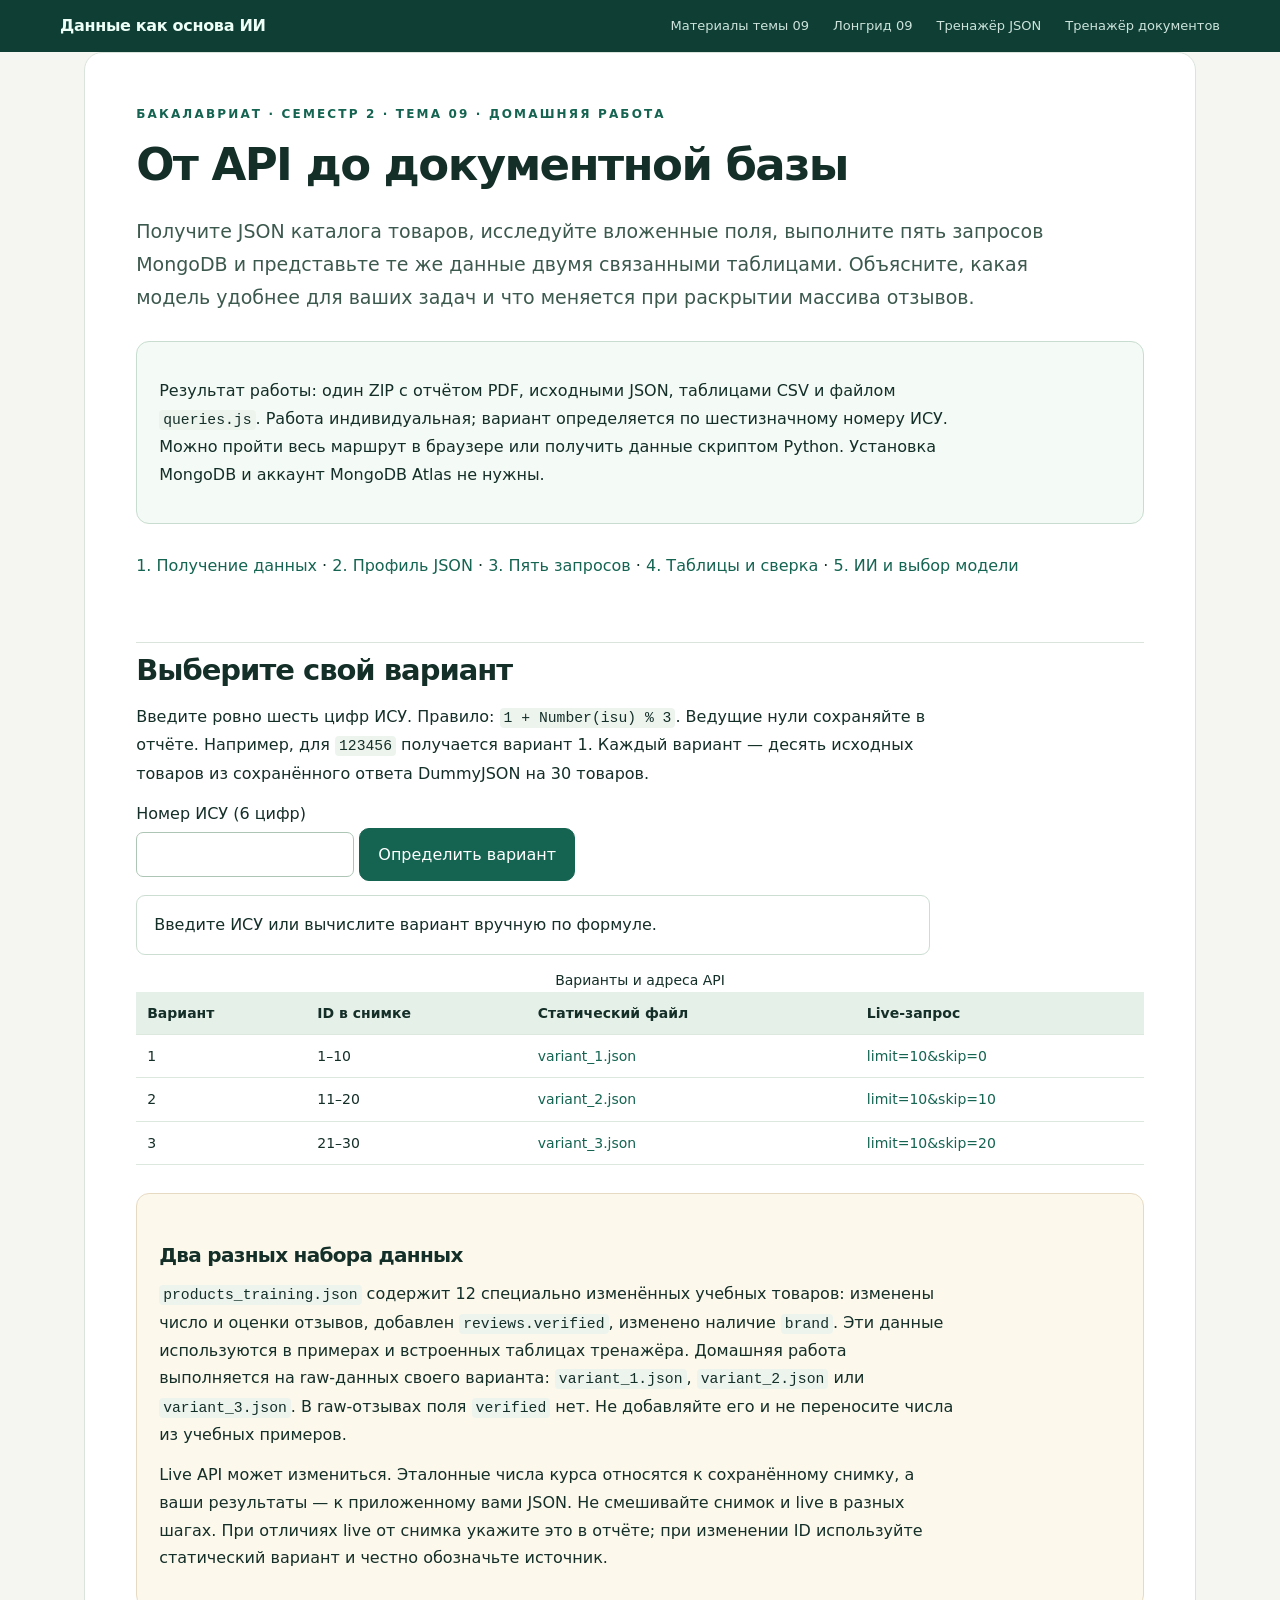
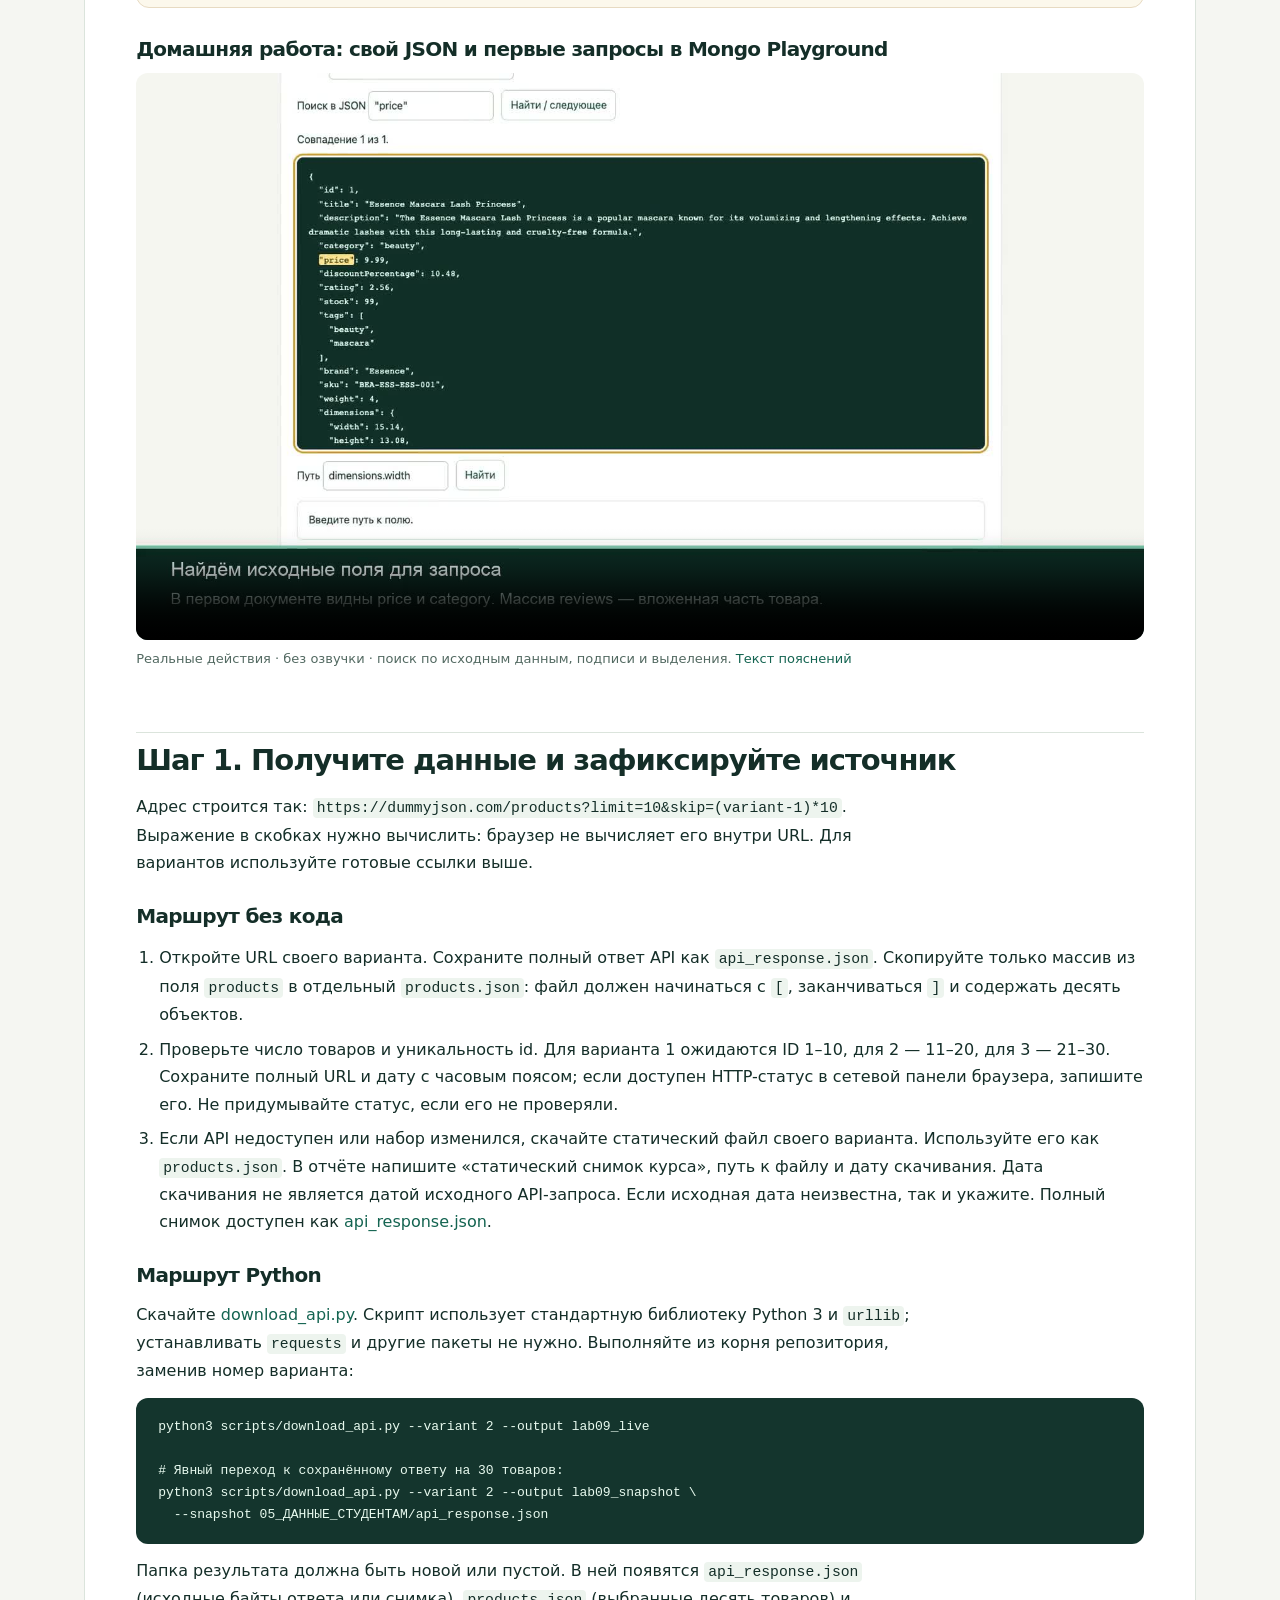
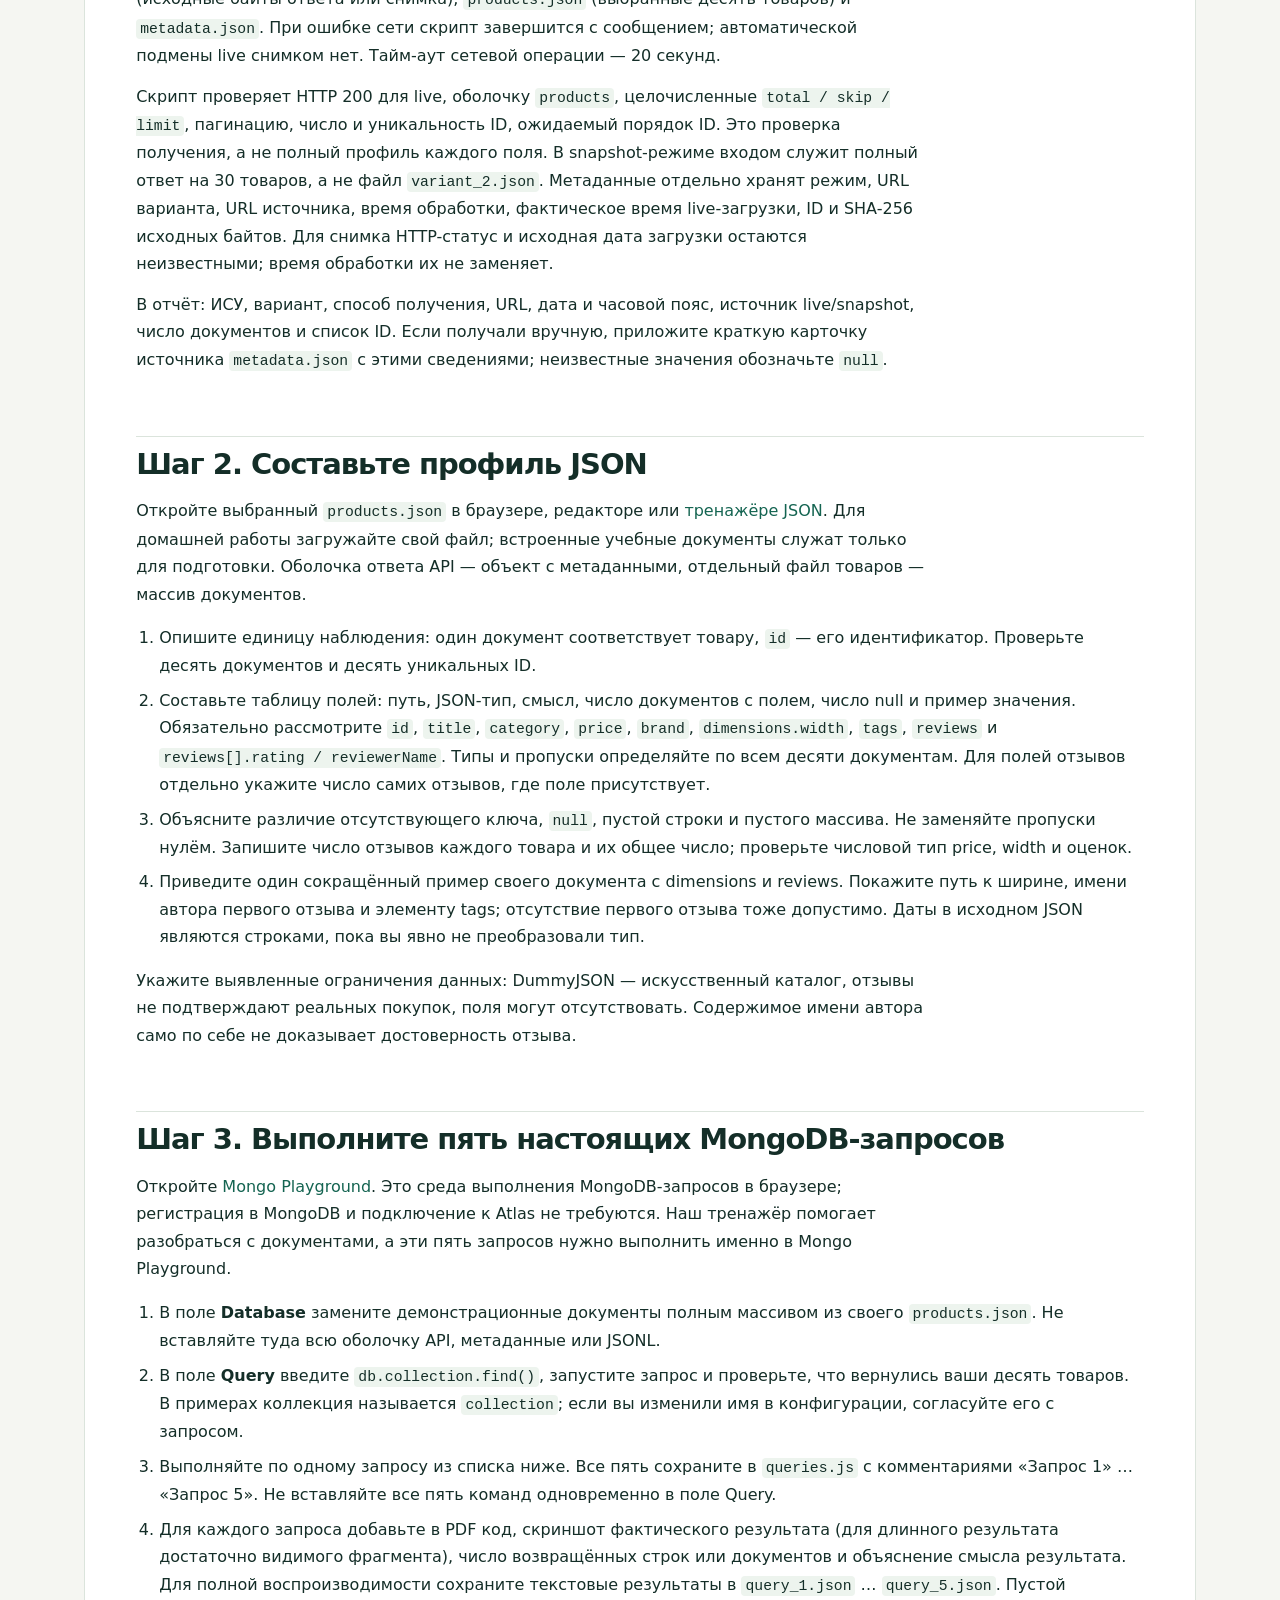
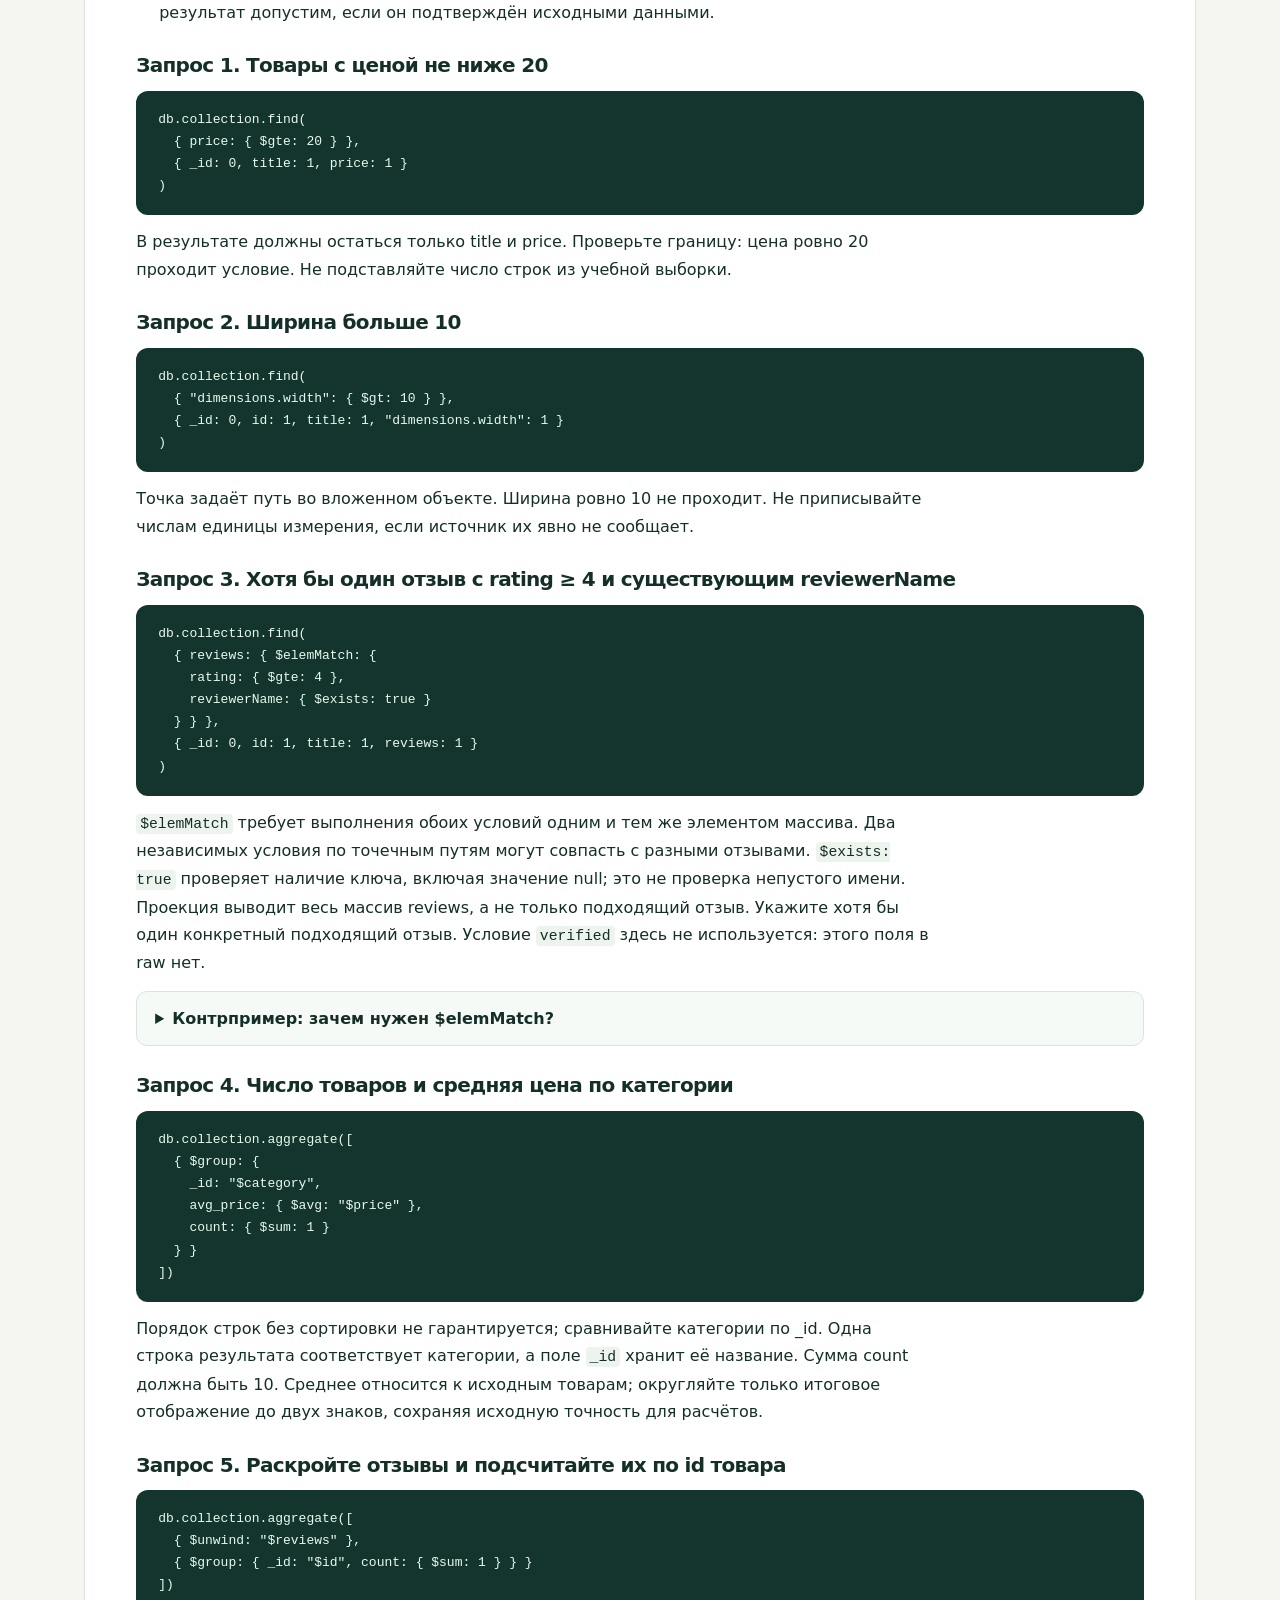
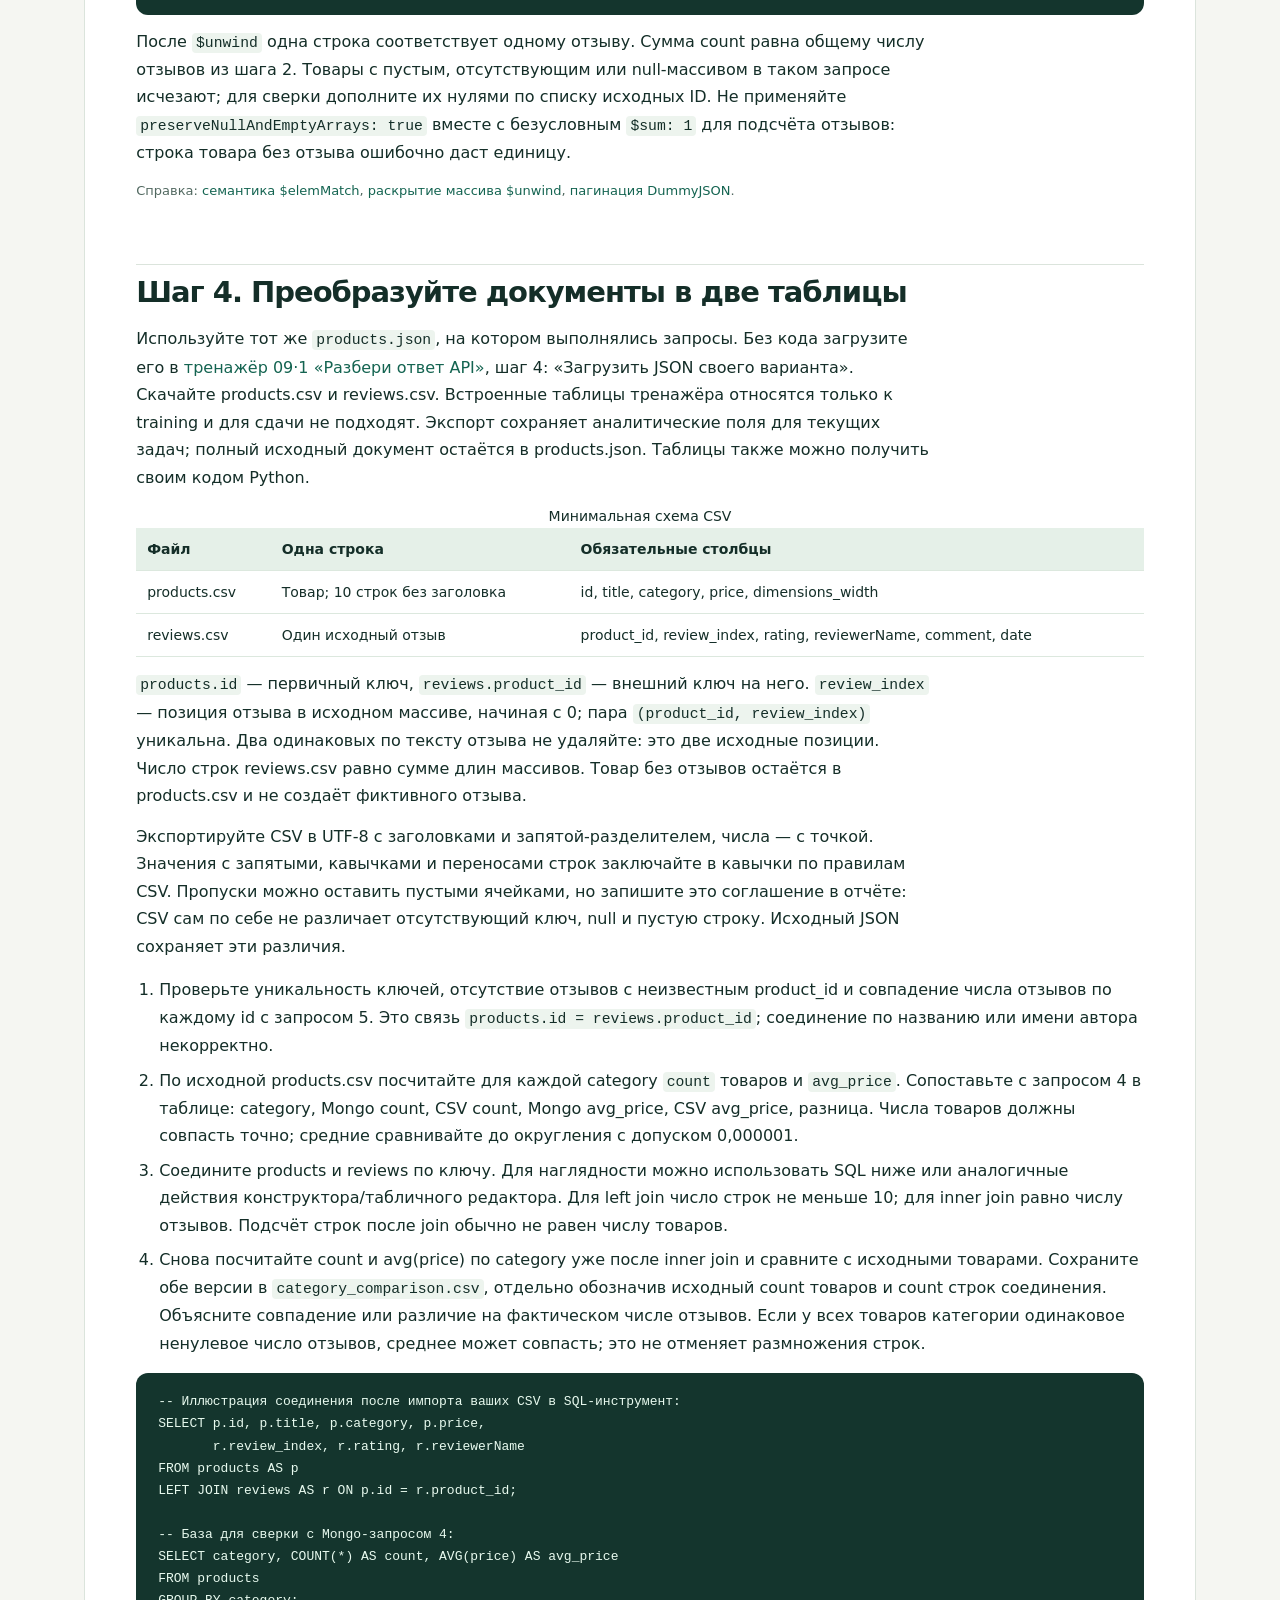
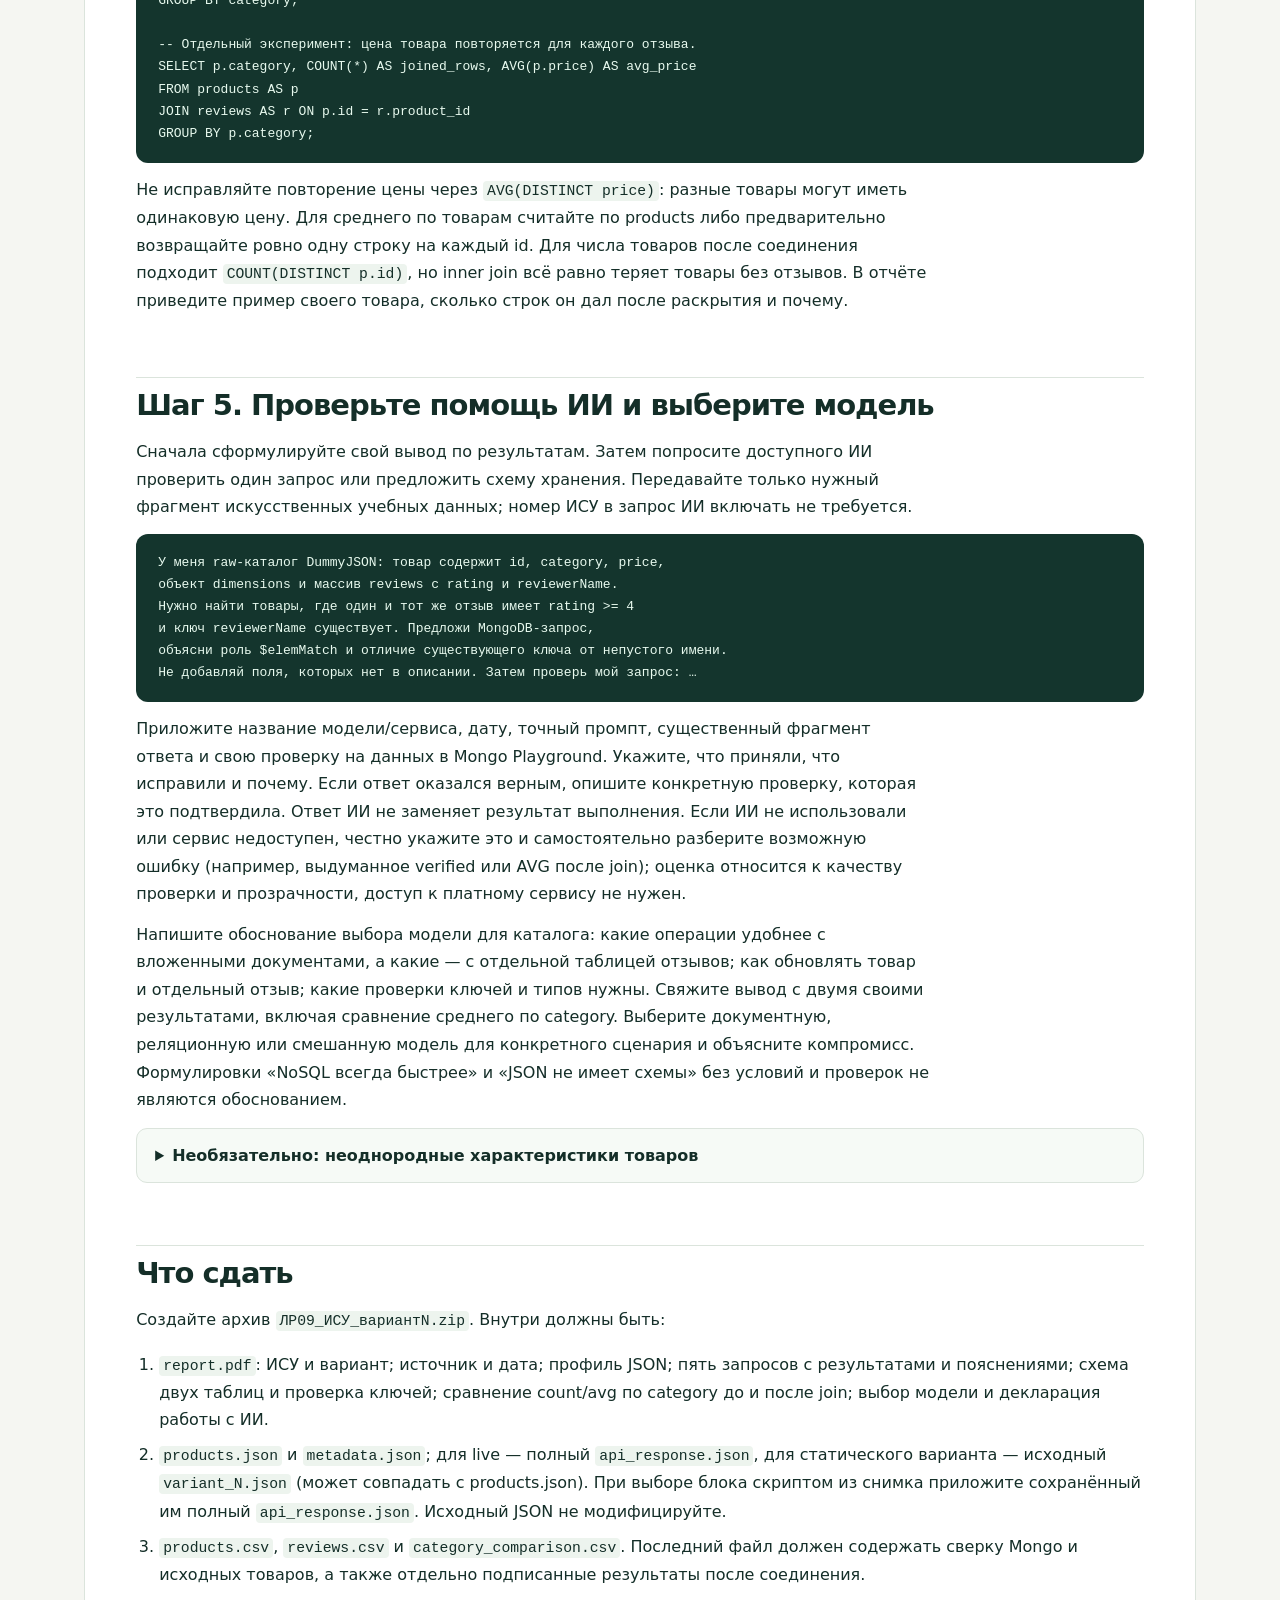
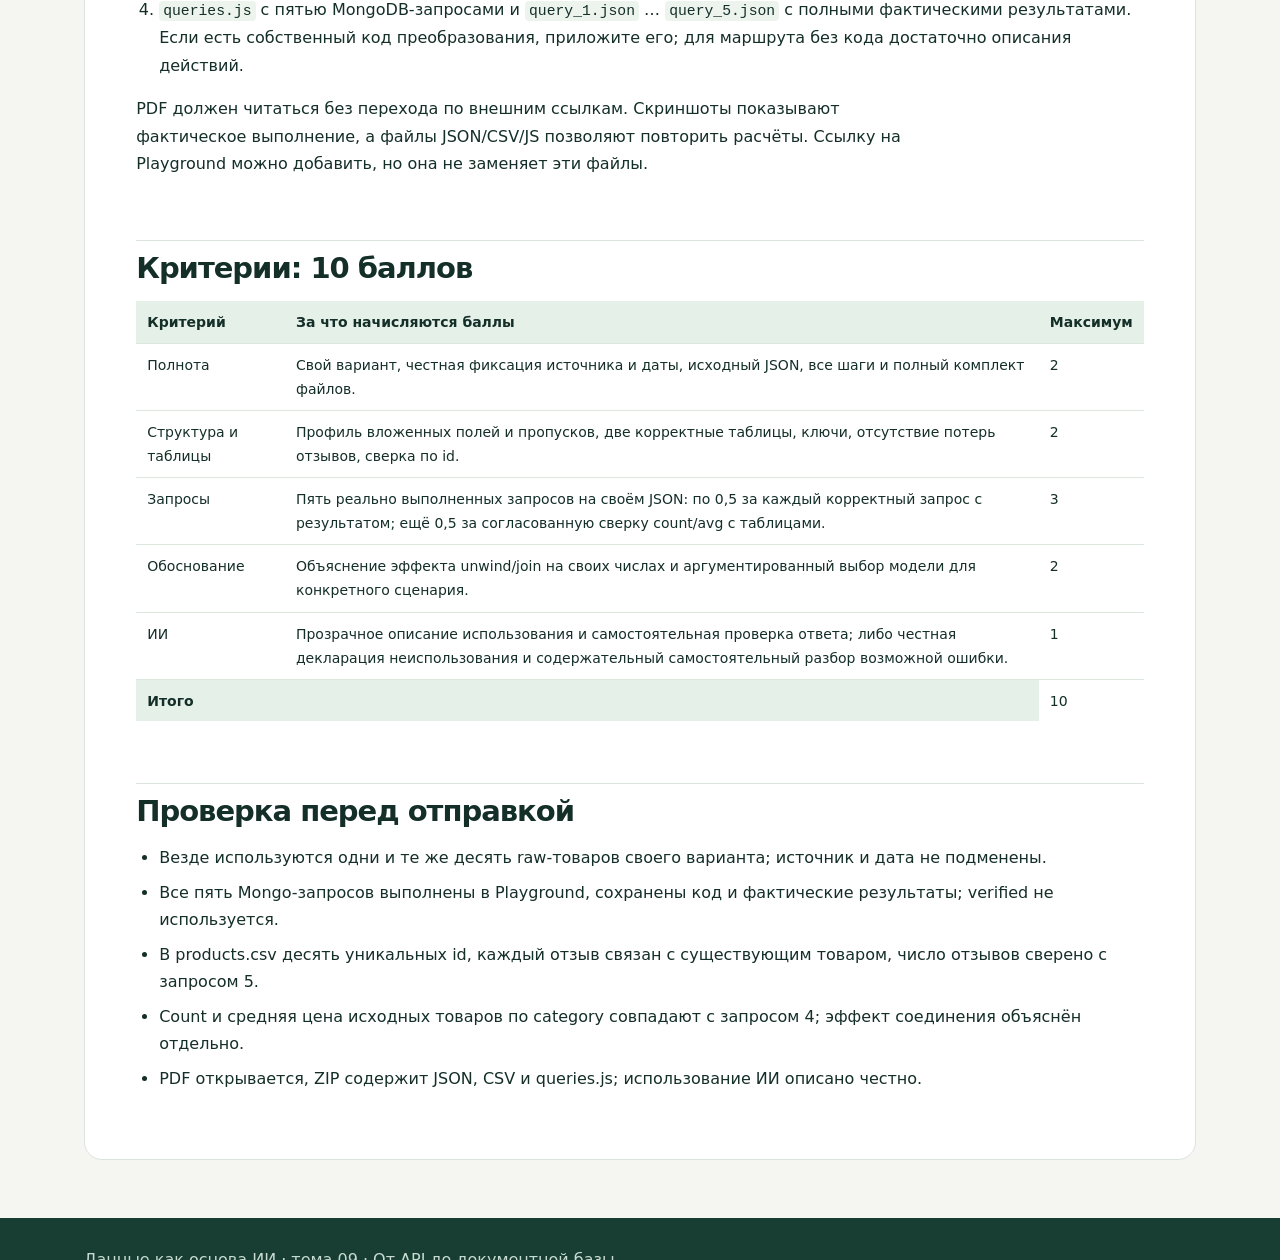
==== commit a3495678: "Добавлены оставшиеся ролики темы 9 и экспорт страниц API" ====
--- a/03_ЛАБОРАТОРНЫЕ/ЛР_09.html
+++ b/03_ЛАБОРАТОРНЫЕ/ЛР_09.html
@@ -28,7 +28,7 @@
 </tbody></table></div>
 <div class="case sand"><h3>Два разных набора данных</h3><p><code>products_training.json</code> содержит 12 специально изменённых учебных товаров: изменены число и оценки отзывов, добавлен <code>reviews.verified</code>, изменено наличие <code>brand</code>. Эти данные используются в примерах и встроенных таблицах тренажёра. Домашняя работа выполняется на raw-данных своего варианта: <code>variant_1.json</code>, <code>variant_2.json</code> или <code>variant_3.json</code>. В raw-отзывах поля <code>verified</code> нет. Не добавляйте его и не переносите числа из учебных примеров.</p><p>Live API может измениться. Эталонные числа курса относятся к сохранённому снимку, а ваши результаты — к приложенному вами JSON. Не смешивайте снимок и live в разных шагах. При отличиях live от снимка укажите это в отчёте; при изменении ID используйте статический вариант и честно обозначьте источник.</p></div>
 
-<figure class="video-stub" data-video-slot="lab09-api-mongo"><div class="frame" role="img" aria-label="Место для будущего видео: от API к Mongo Playground"><span class="play" aria-hidden="true">▶</span><span>Видео появится здесь</span></div><figcaption><h3>Как перенести ответ API в Mongo Playground</h3><p>Заглушка будущей записи экрана.</p><ol><li>Определить вариант и открыть URL с limit и skip.</li><li>Сохранить ответ и выделить массив products.</li><li>Вставить массив в Database и выполнить первый find.</li><li>Заменить запрос на aggregate, прочитать результат и сохранить доказательство выполнения.</li></ol></figcaption></figure>
+<figure class="lesson-video" data-video-slot="lab09-api-mongo"><h3>Домашняя работа: свой JSON и первые запросы в Mongo Playground</h3><video controls playsinline preload="metadata" poster="../media/topic09_lab_mongo.jpg?v=1" style="display:block;width:100%;height:auto;border-radius:12px" aria-label="Домашняя работа: свой JSON и первые запросы в Mongo Playground"><source src="../media/topic09_lab_mongo.mp4?v=1" type="video/mp4"><track kind="captions" src="../media/topic09_lab_mongo.ru.vtt?v=1" srclang="ru" label="Русские пояснения"><a href="../media/topic09_lab_mongo.mp4">Скачать видео</a></video><figcaption>Реальные действия · без озвучки · поиск по исходным данным, подписи и выделения. <a href="../media/topic09_lab_mongo.ru.vtt">Текст пояснений</a></figcaption></figure>
 
 <h2 id="source">Шаг 1. Получите данные и зафиксируйте источник</h2>
 <p>Адрес строится так: <code>https://dummyjson.com/products?limit=10&amp;skip=(variant-1)*10</code>. Выражение в скобках нужно вычислить: браузер не вычисляет его внутри URL. Для вариантов используйте готовые ссылки выше.</p>
--- a/assets/topic09.css
+++ b/assets/topic09.css
@@ -271,3 +271,5 @@
     transition: none !important
   }
 }
+
+pre mark{background:#ffe28a;color:#112e24;border-radius:3px;padding:1px 0} #api-json,#document{scroll-behavior:smooth}
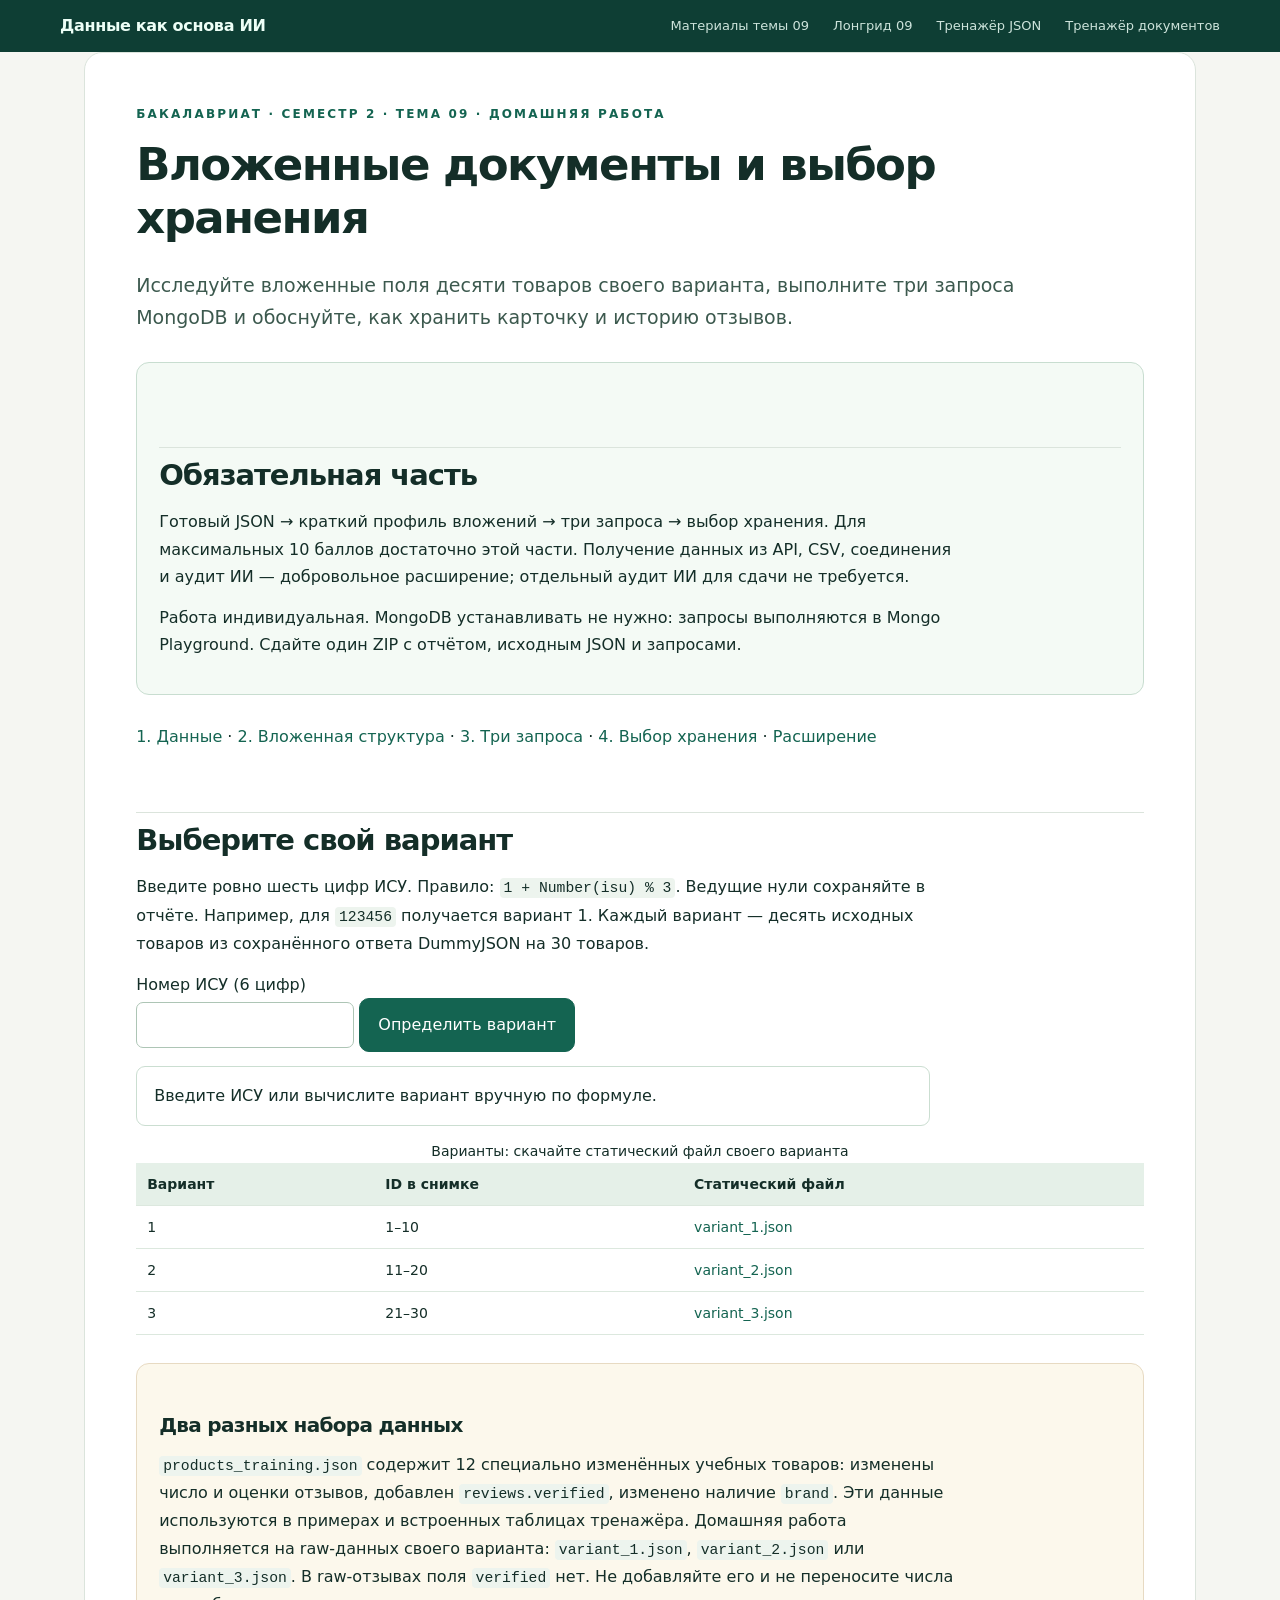
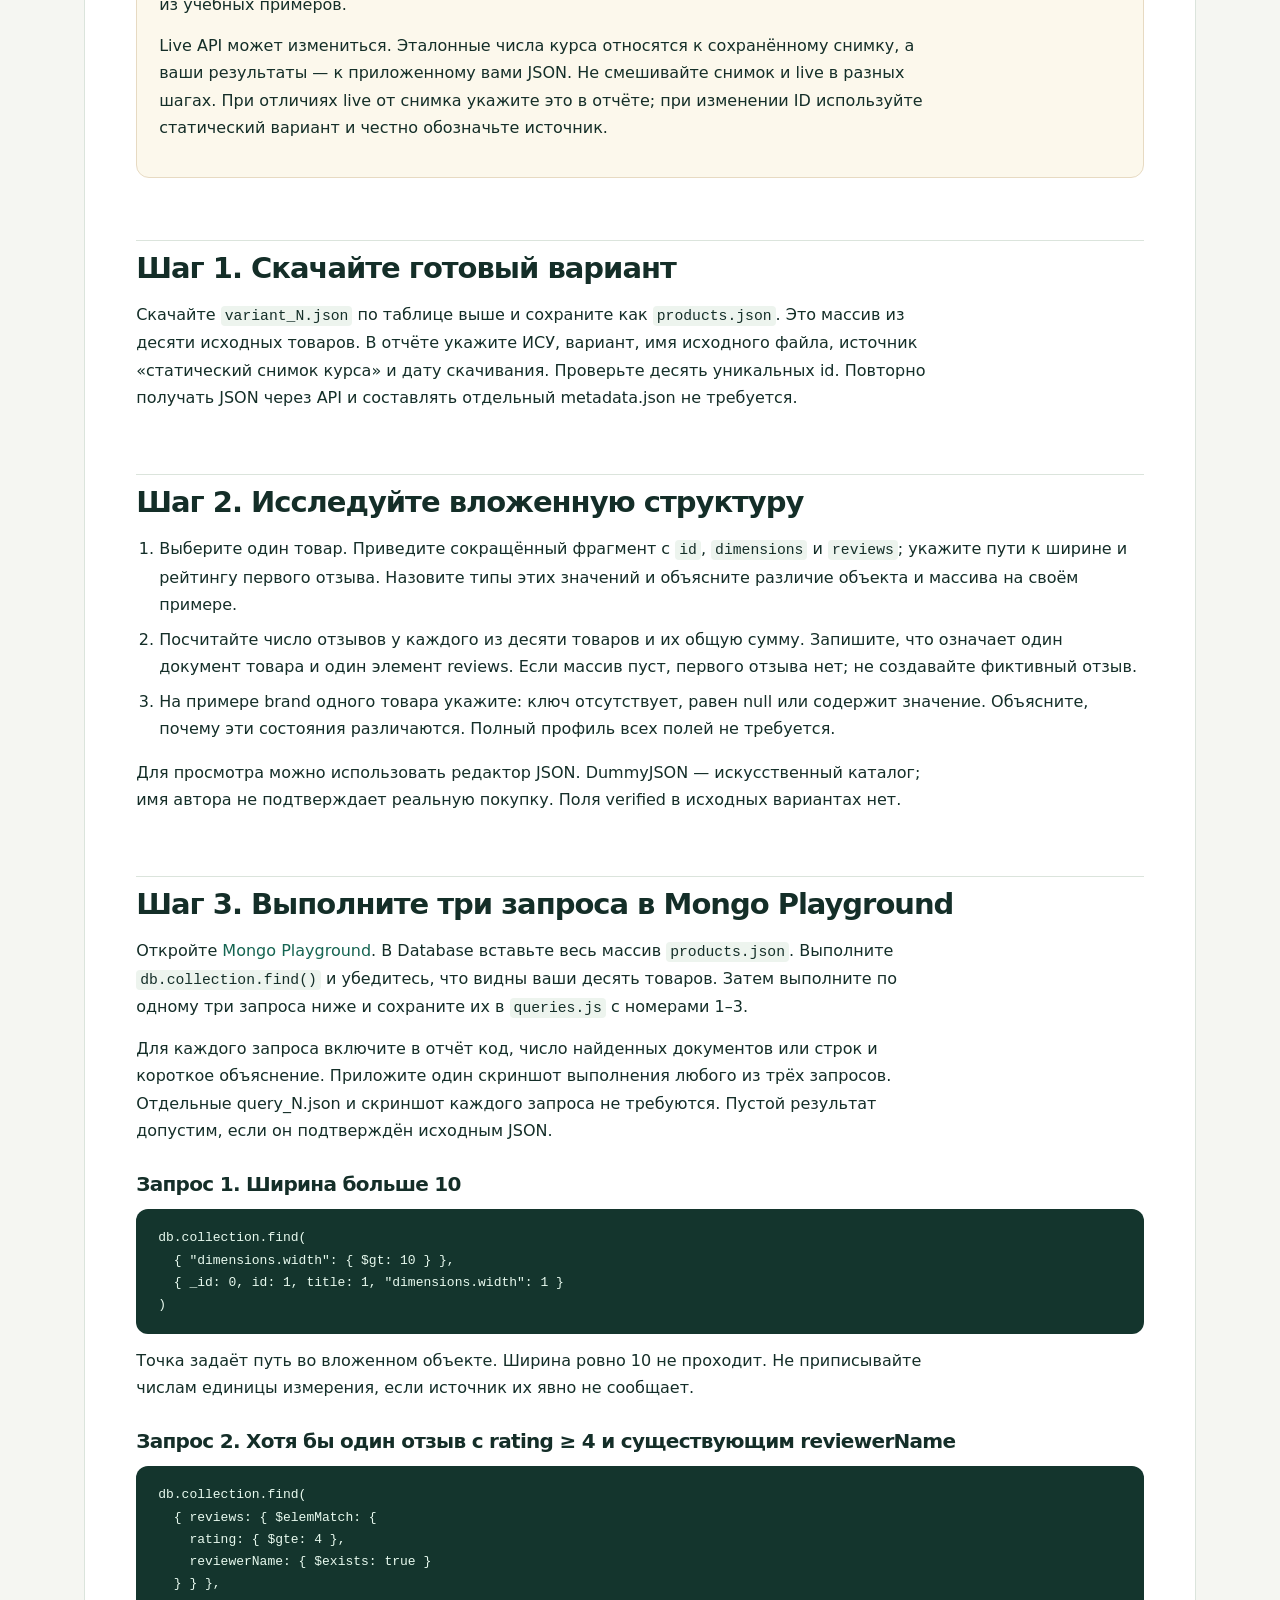
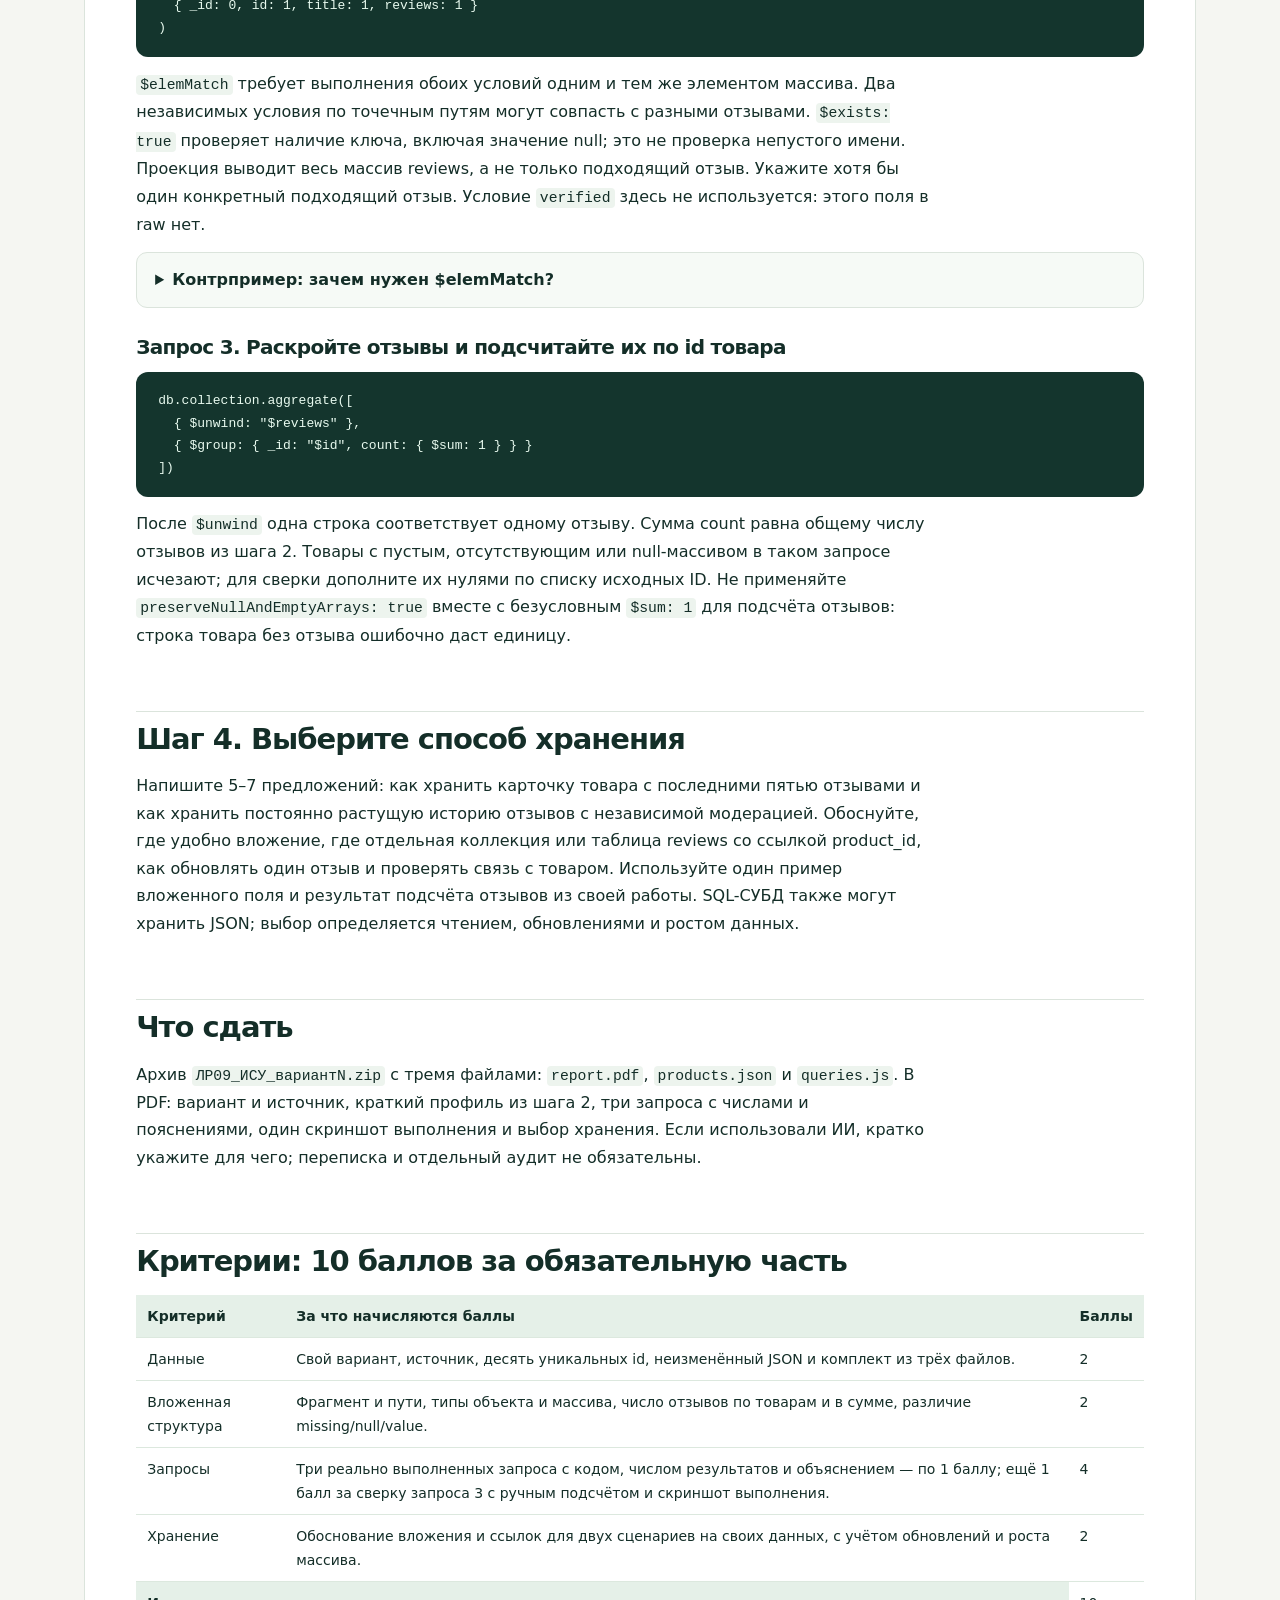
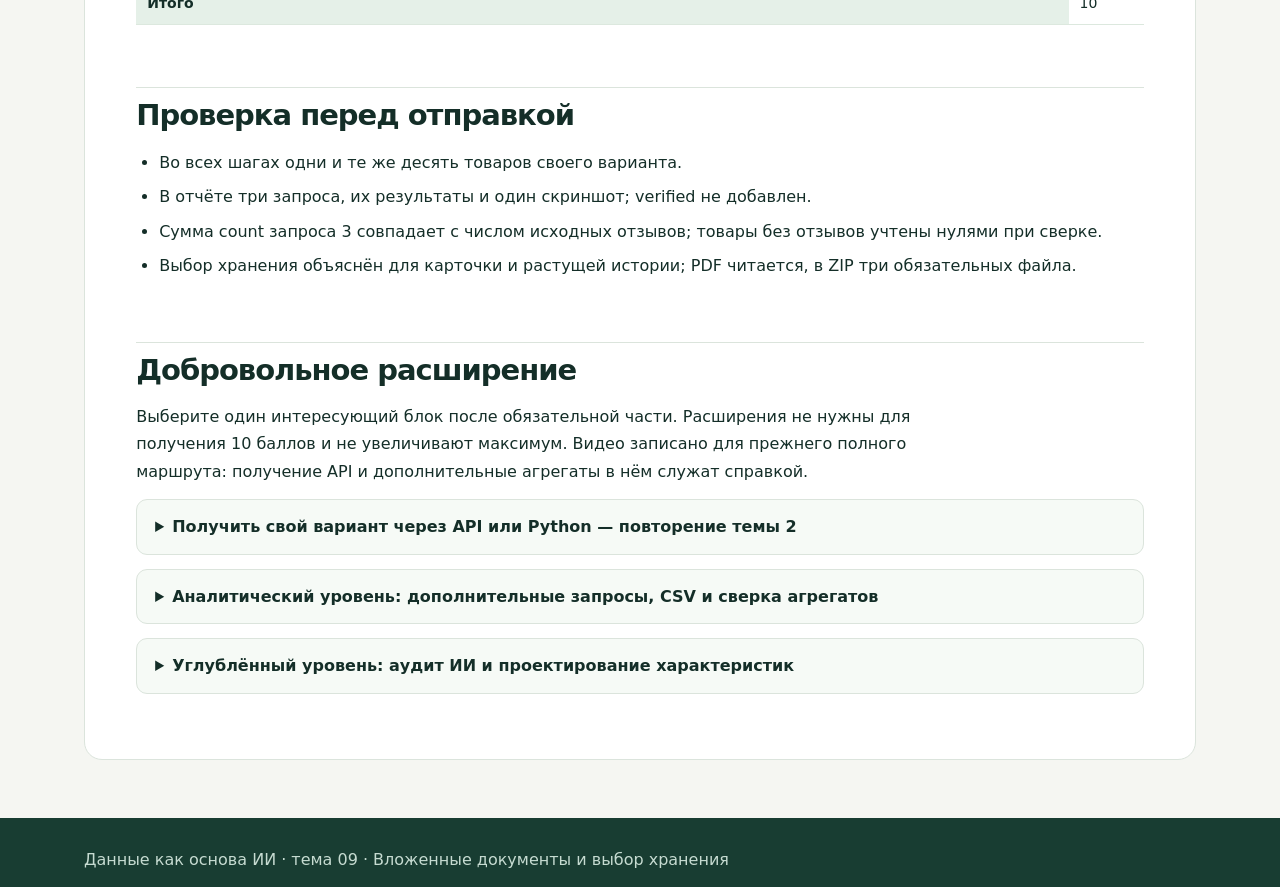
==== commit a7cee98d: "Облегчена лабораторная темы 9 и добавлены уровни практики" ====
--- a/03_ЛАБОРАТОРНЫЕ/ЛР_09.html
+++ b/03_ЛАБОРАТОРНЫЕ/ЛР_09.html
@@ -4,7 +4,7 @@
 <meta charset="utf-8">
 <meta name="viewport" content="width=device-width, initial-scale=1">
 <link rel="icon" href="data:,">
-<title>Лабораторная 09. От API до документной базы</title>
+<title>Лабораторная 09. Вложенные документы и выбор хранения</title>
 <link rel="stylesheet" href="../assets/site.css">
 <link rel="stylesheet" href="../assets/topic09.css">
 </head>
@@ -12,26 +12,73 @@
 <header class="top"><div class="top-inner"><a class="brand" href="../index.html">Данные как основа ИИ</a><nav class="subnav" aria-label="Материалы темы"><a href="../index.html">Материалы темы 09</a><a href="../read/09.html">Лонгрид 09</a><a href="../04_ИНТЕРАКТИВЫ/Тренажер_09_JSON.html">Тренажёр JSON</a><a href="../04_ИНТЕРАКТИВЫ/Тренажер_09_документы.html">Тренажёр документов</a></nav></div></header>
 <main class="wrap"><article class="article">
 <div class="eyebrow">Бакалавриат · семестр 2 · тема 09 · домашняя работа</div>
-<h1>От API до документной базы</h1>
-<p class="lead">Получите JSON каталога товаров, исследуйте вложенные поля, выполните пять запросов MongoDB и представьте те же данные двумя связанными таблицами. Объясните, какая модель удобнее для ваших задач и что меняется при раскрытии массива отзывов.</p>
-<div class="case"><p>Результат работы: один ZIP с отчётом PDF, исходными JSON, таблицами CSV и файлом <code>queries.js</code>. Работа индивидуальная; вариант определяется по шестизначному номеру ИСУ. Можно пройти весь маршрут в браузере или получить данные скриптом Python. Установка MongoDB и аккаунт MongoDB Atlas не нужны.</p></div>
-<nav aria-label="Шаги работы"><a href="#source">1. Получение данных</a> · <a href="#profile">2. Профиль JSON</a> · <a href="#mongo">3. Пять запросов</a> · <a href="#tables">4. Таблицы и сверка</a> · <a href="#choice">5. ИИ и выбор модели</a></nav>
-
+<h1>Вложенные документы и выбор хранения</h1>
+<p class="lead">Исследуйте вложенные поля десяти товаров своего варианта, выполните три запроса MongoDB и обоснуйте, как хранить карточку и историю отзывов.</p>
+<div class="case"><h2>Обязательная часть</h2><p>Готовый JSON → краткий профиль вложений → три запроса → выбор хранения. Для максимальных 10 баллов достаточно этой части. Получение данных из API, CSV, соединения и аудит ИИ — добровольное расширение; отдельный аудит ИИ для сдачи не требуется.</p><p>Работа индивидуальная. MongoDB устанавливать не нужно: запросы выполняются в Mongo Playground. Сдайте один ZIP с отчётом, исходным JSON и запросами.</p></div>
+<nav aria-label="Шаги работы"><a href="#source">1. Данные</a> · <a href="#profile">2. Вложенная структура</a> · <a href="#mongo">3. Три запроса</a> · <a href="#storage">4. Выбор хранения</a> · <a href="#extensions">Расширение</a></nav>
 <h2>Выберите свой вариант</h2>
 <p>Введите ровно шесть цифр ИСУ. Правило: <code>1 + Number(isu) % 3</code>. Ведущие нули сохраняйте в отчёте. Например, для <code>123456</code> получается вариант 1. Каждый вариант — десять исходных товаров из сохранённого ответа DummyJSON на 30 товаров.</p>
 <form id="variant-form"><label for="isu">Номер ИСУ (6 цифр)</label> <input id="isu" name="isu" type="text" inputmode="numeric" pattern="[0-9]{6}" minlength="6" maxlength="6" required autocomplete="off" aria-describedby="variant-result"> <button class="btn" type="submit">Определить вариант</button></form>
 <p id="variant-result" class="output" role="status" aria-live="polite">Введите ИСУ или вычислите вариант вручную по формуле.</p>
-<div class="mini-data"><table><caption>Варианты и адреса API</caption><thead><tr><th scope="col">Вариант</th><th scope="col">ID в снимке</th><th scope="col">Статический файл</th><th scope="col">Live-запрос</th></tr></thead><tbody>
-<tr><td>1</td><td>1–10</td><td><a download href="../05_ДАННЫЕ_СТУДЕНТАМ/variant_1.json">variant_1.json</a></td><td><a href="https://dummyjson.com/products?limit=10&amp;skip=0">limit=10&amp;skip=0</a></td></tr>
-<tr><td>2</td><td>11–20</td><td><a download href="../05_ДАННЫЕ_СТУДЕНТАМ/variant_2.json">variant_2.json</a></td><td><a href="https://dummyjson.com/products?limit=10&amp;skip=10">limit=10&amp;skip=10</a></td></tr>
-<tr><td>3</td><td>21–30</td><td><a download href="../05_ДАННЫЕ_СТУДЕНТАМ/variant_3.json">variant_3.json</a></td><td><a href="https://dummyjson.com/products?limit=10&amp;skip=20">limit=10&amp;skip=20</a></td></tr>
+<div class="mini-data"><table><caption>Варианты: скачайте статический файл своего варианта</caption><thead><tr><th scope="col">Вариант</th><th scope="col">ID в снимке</th><th scope="col">Статический файл</th></tr></thead><tbody>
+<tr><td>1</td><td>1–10</td><td><a download href="../05_ДАННЫЕ_СТУДЕНТАМ/variant_1.json">variant_1.json</a></td></tr>
+<tr><td>2</td><td>11–20</td><td><a download href="../05_ДАННЫЕ_СТУДЕНТАМ/variant_2.json">variant_2.json</a></td></tr>
+<tr><td>3</td><td>21–30</td><td><a download href="../05_ДАННЫЕ_СТУДЕНТАМ/variant_3.json">variant_3.json</a></td></tr>
 </tbody></table></div>
 <div class="case sand"><h3>Два разных набора данных</h3><p><code>products_training.json</code> содержит 12 специально изменённых учебных товаров: изменены число и оценки отзывов, добавлен <code>reviews.verified</code>, изменено наличие <code>brand</code>. Эти данные используются в примерах и встроенных таблицах тренажёра. Домашняя работа выполняется на raw-данных своего варианта: <code>variant_1.json</code>, <code>variant_2.json</code> или <code>variant_3.json</code>. В raw-отзывах поля <code>verified</code> нет. Не добавляйте его и не переносите числа из учебных примеров.</p><p>Live API может измениться. Эталонные числа курса относятся к сохранённому снимку, а ваши результаты — к приложенному вами JSON. Не смешивайте снимок и live в разных шагах. При отличиях live от снимка укажите это в отчёте; при изменении ID используйте статический вариант и честно обозначьте источник.</p></div>
 
-<figure class="lesson-video" data-video-slot="lab09-api-mongo"><h3>Домашняя работа: свой JSON и первые запросы в Mongo Playground</h3><video controls playsinline preload="metadata" poster="../media/topic09_lab_mongo.jpg?v=1" style="display:block;width:100%;height:auto;border-radius:12px" aria-label="Домашняя работа: свой JSON и первые запросы в Mongo Playground"><source src="../media/topic09_lab_mongo.mp4?v=1" type="video/mp4"><track kind="captions" src="../media/topic09_lab_mongo.ru.vtt?v=1" srclang="ru" label="Русские пояснения"><a href="../media/topic09_lab_mongo.mp4">Скачать видео</a></video><figcaption>Реальные действия · без озвучки · поиск по исходным данным, подписи и выделения. <a href="../media/topic09_lab_mongo.ru.vtt">Текст пояснений</a></figcaption></figure>
 
-<h2 id="source">Шаг 1. Получите данные и зафиксируйте источник</h2>
-<p>Адрес строится так: <code>https://dummyjson.com/products?limit=10&amp;skip=(variant-1)*10</code>. Выражение в скобках нужно вычислить: браузер не вычисляет его внутри URL. Для вариантов используйте готовые ссылки выше.</p>
+<h2 id="source">Шаг 1. Скачайте готовый вариант</h2>
+<p>Скачайте <code>variant_N.json</code> по таблице выше и сохраните как <code>products.json</code>. Это массив из десяти исходных товаров. В отчёте укажите ИСУ, вариант, имя исходного файла, источник «статический снимок курса» и дату скачивания. Проверьте десять уникальных id. Повторно получать JSON через API и составлять отдельный metadata.json не требуется.</p>
+<h2 id="profile">Шаг 2. Исследуйте вложенную структуру</h2>
+<ol><li>Выберите один товар. Приведите сокращённый фрагмент с <code>id</code>, <code>dimensions</code> и <code>reviews</code>; укажите пути к ширине и рейтингу первого отзыва. Назовите типы этих значений и объясните различие объекта и массива на своём примере.</li><li>Посчитайте число отзывов у каждого из десяти товаров и их общую сумму. Запишите, что означает один документ товара и один элемент reviews. Если массив пуст, первого отзыва нет; не создавайте фиктивный отзыв.</li><li>На примере brand одного товара укажите: ключ отсутствует, равен null или содержит значение. Объясните, почему эти состояния различаются. Полный профиль всех полей не требуется.</li></ol>
+<p>Для просмотра можно использовать редактор JSON. DummyJSON — искусственный каталог; имя автора не подтверждает реальную покупку. Поля verified в исходных вариантах нет.</p>
+<h2 id="mongo">Шаг 3. Выполните три запроса в Mongo Playground</h2>
+<p>Откройте <a href="https://mongoplayground.net/" target="_blank" rel="noopener">Mongo Playground</a>. В Database вставьте весь массив <code>products.json</code>. Выполните <code>db.collection.find()</code> и убедитесь, что видны ваши десять товаров. Затем выполните по одному три запроса ниже и сохраните их в <code>queries.js</code> с номерами 1–3.</p>
+<p>Для каждого запроса включите в отчёт код, число найденных документов или строк и короткое объяснение. Приложите один скриншот выполнения любого из трёх запросов. Отдельные query_N.json и скриншот каждого запроса не требуются. Пустой результат допустим, если он подтверждён исходным JSON.</p>
+<h3>Запрос 1. Ширина больше 10</h3>
+<pre class="codebox">db.collection.find(
+  { "dimensions.width": { $gt: 10 } },
+  { _id: 0, id: 1, title: 1, "dimensions.width": 1 }
+)</pre>
+<p>Точка задаёт путь во вложенном объекте. Ширина ровно 10 не проходит. Не приписывайте числам единицы измерения, если источник их явно не сообщает.</p>
+<h3>Запрос 2. Хотя бы один отзыв с rating ≥ 4 и существующим reviewerName</h3>
+<pre class="codebox">db.collection.find(
+  { reviews: { $elemMatch: {
+    rating: { $gte: 4 },
+    reviewerName: { $exists: true }
+  } } },
+  { _id: 0, id: 1, title: 1, reviews: 1 }
+)</pre>
+<p><code>$elemMatch</code> требует выполнения обоих условий одним и тем же элементом массива. Два независимых условия по точечным путям могут совпасть с разными отзывами. <code>$exists: true</code> проверяет наличие ключа, включая значение null; это не проверка непустого имени. Проекция выводит весь массив reviews, а не только подходящий отзыв. Укажите хотя бы один конкретный подходящий отзыв. Условие <code>verified</code> здесь не используется: этого поля в raw нет.</p>
+<details><summary>Контрпример: зачем нужен $elemMatch?</summary><p>В исходных вариантах reviewerName есть у всех отзывов, поэтому два способа записи могут вернуть одинаковый результат. Отдельно от исходного каталога проверьте этот искусственный документ в Playground:</p><pre class="codebox">[{ "id": 9001, "reviews": [
+  { "rating": 5 },
+  { "rating": 2, "reviewerName": "Учебный автор" }
+] }]</pre><p>Сравните ваш запрос 2 с <code>db.collection.find({"reviews.rating": {$gte: 4}, "reviews.reviewerName": {$exists: true}})</code>. Предскажите число найденных документов и объясните различие: подходящий рейтинг и существующее имя принадлежат разным отзывам. Не добавляйте этот пример к десяти raw-товарам.</p></details>
+<h3>Запрос 3. Раскройте отзывы и подсчитайте их по id товара</h3>
+<pre class="codebox">db.collection.aggregate([
+  { $unwind: "$reviews" },
+  { $group: { _id: "$id", count: { $sum: 1 } } }
+])</pre>
+<p>После <code>$unwind</code> одна строка соответствует одному отзыву. Сумма count равна общему числу отзывов из шага 2. Товары с пустым, отсутствующим или null-массивом в таком запросе исчезают; для сверки дополните их нулями по списку исходных ID. Не применяйте <code>preserveNullAndEmptyArrays: true</code> вместе с безусловным <code>$sum: 1</code> для подсчёта отзывов: строка товара без отзыва ошибочно даст единицу.</p>
+
+<h2 id="storage">Шаг 4. Выберите способ хранения</h2>
+<p>Напишите 5–7 предложений: как хранить карточку товара с последними пятью отзывами и как хранить постоянно растущую историю отзывов с независимой модерацией. Обоснуйте, где удобно вложение, где отдельная коллекция или таблица reviews со ссылкой product_id, как обновлять один отзыв и проверять связь с товаром. Используйте один пример вложенного поля и результат подсчёта отзывов из своей работы. SQL-СУБД также могут хранить JSON; выбор определяется чтением, обновлениями и ростом данных.</p>
+<h2>Что сдать</h2>
+<p>Архив <code>ЛР09_ИСУ_вариантN.zip</code> с тремя файлами: <code>report.pdf</code>, <code>products.json</code> и <code>queries.js</code>. В PDF: вариант и источник, краткий профиль из шага 2, три запроса с числами и пояснениями, один скриншот выполнения и выбор хранения. Если использовали ИИ, кратко укажите для чего; переписка и отдельный аудит не обязательны.</p>
+<h2>Критерии: 10 баллов за обязательную часть</h2>
+<div class="mini-data"><table><thead><tr><th>Критерий</th><th>За что начисляются баллы</th><th>Баллы</th></tr></thead><tbody>
+<tr><td>Данные</td><td>Свой вариант, источник, десять уникальных id, неизменённый JSON и комплект из трёх файлов.</td><td>2</td></tr>
+<tr><td>Вложенная структура</td><td>Фрагмент и пути, типы объекта и массива, число отзывов по товарам и в сумме, различие missing/null/value.</td><td>2</td></tr>
+<tr><td>Запросы</td><td>Три реально выполненных запроса с кодом, числом результатов и объяснением — по 1 баллу; ещё 1 балл за сверку запроса 3 с ручным подсчётом и скриншот выполнения.</td><td>4</td></tr>
+<tr><td>Хранение</td><td>Обоснование вложения и ссылок для двух сценариев на своих данных, с учётом обновлений и роста массива.</td><td>2</td></tr>
+</tbody><tfoot><tr><th colspan="2">Итого</th><td>10</td></tr></tfoot></table></div>
+<h2>Проверка перед отправкой</h2>
+<ul><li>Во всех шагах одни и те же десять товаров своего варианта.</li><li>В отчёте три запроса, их результаты и один скриншот; verified не добавлен.</li><li>Сумма count запроса 3 совпадает с числом исходных отзывов; товары без отзывов учтены нулями при сверке.</li><li>Выбор хранения объяснён для карточки и растущей истории; PDF читается, в ZIP три обязательных файла.</li></ul>
+<h2 id="extensions">Добровольное расширение</h2>
+<p>Выберите один интересующий блок после обязательной части. Расширения не нужны для получения 10 баллов и не увеличивают максимум. Видео записано для прежнего полного маршрута: получение API и дополнительные агрегаты в нём служат справкой.</p>
+<details><summary>Получить свой вариант через API или Python — повторение темы 2</summary><figure class="lesson-video" data-video-slot="lab09-api-mongo"><h3>Домашняя работа: свой JSON и первые запросы в Mongo Playground</h3><video controls playsinline preload="metadata" poster="../media/topic09_lab_mongo.jpg?v=1" style="display:block;width:100%;height:auto;border-radius:12px" aria-label="Домашняя работа: свой JSON и первые запросы в Mongo Playground"><source src="../media/topic09_lab_mongo.mp4?v=1" type="video/mp4"><track kind="captions" src="../media/topic09_lab_mongo.ru.vtt?v=1" srclang="ru" label="Русские пояснения"><a href="../media/topic09_lab_mongo.mp4">Скачать видео</a></video><figcaption>Реальные действия · без озвучки · поиск по исходным данным, подписи и выделения. <a href="../media/topic09_lab_mongo.ru.vtt">Текст пояснений</a></figcaption></figure><h2 id="source-api">Справка. Получите данные и зафиксируйте источник</h2>
+<p>Адрес строится так: <code>https://dummyjson.com/products?limit=10&amp;skip=(variant-1)*10</code>. Выражение в скобках нужно вычислить: браузер не вычисляет его внутри URL. Для вариантов 1, 2 и 3 используйте соответственно skip=0, skip=10 и skip=20; limit=10 во всех случаях.</p>
 <h3>Маршрут без кода</h3>
 <ol><li>Откройте URL своего варианта. Сохраните полный ответ API как <code>api_response.json</code>. Скопируйте только массив из поля <code>products</code> в отдельный <code>products.json</code>: файл должен начинаться с <code>[</code>, заканчиваться <code>]</code> и содержать десять объектов.</li><li>Проверьте число товаров и уникальность id. Для варианта 1 ожидаются ID 1–10, для 2 — 11–20, для 3 — 21–30. Сохраните полный URL и дату с часовым поясом; если доступен HTTP-статус в сетевой панели браузера, запишите его. Не придумывайте статус, если его не проверяли.</li><li>Если API недоступен или набор изменился, скачайте статический файл своего варианта. Используйте его как <code>products.json</code>. В отчёте напишите «статический снимок курса», путь к файлу и дату скачивания. Дата скачивания не является датой исходного API-запроса. Если исходная дата неизвестна, так и укажите. Полный снимок доступен как <a download href="../05_ДАННЫЕ_СТУДЕНТАМ/api_response.json">api_response.json</a>.</li></ol>
 <h3>Маршрут Python</h3>
@@ -45,40 +92,14 @@
 <p>Скрипт проверяет HTTP 200 для live, оболочку <code>products</code>, целочисленные <code>total / skip / limit</code>, пагинацию, число и уникальность ID, ожидаемый порядок ID. Это проверка получения, а не полный профиль каждого поля. В snapshot-режиме входом служит полный ответ на 30 товаров, а не файл <code>variant_2.json</code>. Метаданные отдельно хранят режим, URL варианта, URL источника, время обработки, фактическое время live-загрузки, ID и SHA-256 исходных байтов. Для снимка HTTP-статус и исходная дата загрузки остаются неизвестными; время обработки их не заменяет.</p>
 <p>В отчёт: ИСУ, вариант, способ получения, URL, дата и часовой пояс, источник live/snapshot, число документов и список ID. Если получали вручную, приложите краткую карточку источника <code>metadata.json</code> с этими сведениями; неизвестные значения обозначьте <code>null</code>.</p>
 
-<h2 id="profile">Шаг 2. Составьте профиль JSON</h2>
-<p>Откройте выбранный <code>products.json</code> в браузере, редакторе или <a href="../04_ИНТЕРАКТИВЫ/Тренажер_09_JSON.html">тренажёре JSON</a>. Для домашней работы загружайте свой файл; встроенные учебные документы служат только для подготовки. Оболочка ответа API — объект с метаданными, отдельный файл товаров — массив документов.</p>
-<ol><li>Опишите единицу наблюдения: один документ соответствует товару, <code>id</code> — его идентификатор. Проверьте десять документов и десять уникальных ID.</li><li>Составьте таблицу полей: путь, JSON-тип, смысл, число документов с полем, число null и пример значения. Обязательно рассмотрите <code>id</code>, <code>title</code>, <code>category</code>, <code>price</code>, <code>brand</code>, <code>dimensions.width</code>, <code>tags</code>, <code>reviews</code> и <code>reviews[].rating / reviewerName</code>. Типы и пропуски определяйте по всем десяти документам. Для полей отзывов отдельно укажите число самих отзывов, где поле присутствует.</li><li>Объясните различие отсутствующего ключа, <code>null</code>, пустой строки и пустого массива. Не заменяйте пропуски нулём. Запишите число отзывов каждого товара и их общее число; проверьте числовой тип price, width и оценок.</li><li>Приведите один сокращённый пример своего документа с dimensions и reviews. Покажите путь к ширине, имени автора первого отзыва и элементу tags; отсутствие первого отзыва тоже допустимо. Даты в исходном JSON являются строками, пока вы явно не преобразовали тип.</li></ol>
-<p>Укажите выявленные ограничения данных: DummyJSON — искусственный каталог, отзывы не подтверждают реальных покупок, поля могут отсутствовать. Содержимое имени автора само по себе не доказывает достоверность отзыва.</p>
-
-<h2 id="mongo">Шаг 3. Выполните пять настоящих MongoDB-запросов</h2>
-<p>Откройте <a href="https://mongoplayground.net/" target="_blank" rel="noopener">Mongo Playground</a>. Это среда выполнения MongoDB-запросов в браузере; регистрация в MongoDB и подключение к Atlas не требуются. Наш тренажёр помогает разобраться с документами, а эти пять запросов нужно выполнить именно в Mongo Playground.</p>
-<ol><li>В поле <strong>Database</strong> замените демонстрационные документы полным массивом из своего <code>products.json</code>. Не вставляйте туда всю оболочку API, метаданные или JSONL.</li><li>В поле <strong>Query</strong> введите <code>db.collection.find()</code>, запустите запрос и проверьте, что вернулись ваши десять товаров. В примерах коллекция называется <code>collection</code>; если вы изменили имя в конфигурации, согласуйте его с запросом.</li><li>Выполняйте по одному запросу из списка ниже. Все пять сохраните в <code>queries.js</code> с комментариями «Запрос 1» … «Запрос 5». Не вставляйте все пять команд одновременно в поле Query.</li><li>Для каждого запроса добавьте в PDF код, скриншот фактического результата (для длинного результата достаточно видимого фрагмента), число возвращённых строк или документов и объяснение смысла результата. Для полной воспроизводимости сохраните текстовые результаты в <code>query_1.json</code> … <code>query_5.json</code>. Пустой результат допустим, если он подтверждён исходными данными.</li></ol>
-<h3>Запрос 1. Товары с ценой не ниже 20</h3>
+</details>
+<details><summary>Аналитический уровень: дополнительные запросы, CSV и сверка агрегатов</summary><h3>Дополнительный запрос А. Товары с ценой не ниже 20</h3>
 <pre class="codebox">db.collection.find(
   { price: { $gte: 20 } },
   { _id: 0, title: 1, price: 1 }
 )</pre>
 <p>В результате должны остаться только title и price. Проверьте границу: цена ровно 20 проходит условие. Не подставляйте число строк из учебной выборки.</p>
-<h3>Запрос 2. Ширина больше 10</h3>
-<pre class="codebox">db.collection.find(
-  { "dimensions.width": { $gt: 10 } },
-  { _id: 0, id: 1, title: 1, "dimensions.width": 1 }
-)</pre>
-<p>Точка задаёт путь во вложенном объекте. Ширина ровно 10 не проходит. Не приписывайте числам единицы измерения, если источник их явно не сообщает.</p>
-<h3>Запрос 3. Хотя бы один отзыв с rating ≥ 4 и существующим reviewerName</h3>
-<pre class="codebox">db.collection.find(
-  { reviews: { $elemMatch: {
-    rating: { $gte: 4 },
-    reviewerName: { $exists: true }
-  } } },
-  { _id: 0, id: 1, title: 1, reviews: 1 }
-)</pre>
-<p><code>$elemMatch</code> требует выполнения обоих условий одним и тем же элементом массива. Два независимых условия по точечным путям могут совпасть с разными отзывами. <code>$exists: true</code> проверяет наличие ключа, включая значение null; это не проверка непустого имени. Проекция выводит весь массив reviews, а не только подходящий отзыв. Укажите хотя бы один конкретный подходящий отзыв. Условие <code>verified</code> здесь не используется: этого поля в raw нет.</p>
-<details><summary>Контрпример: зачем нужен $elemMatch?</summary><p>В исходных вариантах reviewerName есть у всех отзывов, поэтому два способа записи могут вернуть одинаковый результат. Отдельно от исходного каталога проверьте этот искусственный документ в Playground:</p><pre class="codebox">[{ "id": 9001, "reviews": [
-  { "rating": 5 },
-  { "rating": 2, "reviewerName": "Учебный автор" }
-] }]</pre><p>Сравните ваш запрос 3 с <code>db.collection.find({"reviews.rating": {$gte: 4}, "reviews.reviewerName": {$exists: true}})</code>. Предскажите число найденных документов и объясните различие: подходящий рейтинг и существующее имя принадлежат разным отзывам. Не добавляйте этот пример к десяти raw-товарам.</p></details>
-<h3>Запрос 4. Число товаров и средняя цена по категории</h3>
+<h3>Дополнительный запрос Б. Число товаров и средняя цена по категории</h3>
 <pre class="codebox">db.collection.aggregate([
   { $group: {
     _id: "$category",
@@ -87,27 +108,19 @@
   } }
 ])</pre>
 <p>Порядок строк без сортировки не гарантируется; сравнивайте категории по _id. Одна строка результата соответствует категории, а поле <code>_id</code> хранит её название. Сумма count должна быть 10. Среднее относится к исходным товарам; округляйте только итоговое отображение до двух знаков, сохраняя исходную точность для расчётов.</p>
-<h3>Запрос 5. Раскройте отзывы и подсчитайте их по id товара</h3>
-<pre class="codebox">db.collection.aggregate([
-  { $unwind: "$reviews" },
-  { $group: { _id: "$id", count: { $sum: 1 } } }
-])</pre>
-<p>После <code>$unwind</code> одна строка соответствует одному отзыву. Сумма count равна общему числу отзывов из шага 2. Товары с пустым, отсутствующим или null-массивом в таком запросе исчезают; для сверки дополните их нулями по списку исходных ID. Не применяйте <code>preserveNullAndEmptyArrays: true</code> вместе с безусловным <code>$sum: 1</code> для подсчёта отзывов: строка товара без отзыва ошибочно даст единицу.</p>
-<p class="fine">Справка: <a href="https://www.mongodb.com/docs/manual/reference/operator/query/elemmatch/">семантика $elemMatch</a>, <a href="https://www.mongodb.com/docs/manual/reference/operator/aggregation/unwind/">раскрытие массива $unwind</a>, <a href="https://dummyjson.com/docs/products">пагинация DummyJSON</a>.</p>
-
-<h2 id="tables">Шаг 4. Преобразуйте документы в две таблицы</h2>
-<p>Используйте тот же <code>products.json</code>, на котором выполнялись запросы. Без кода загрузите его в <a href="../04_ИНТЕРАКТИВЫ/Тренажер_09_JSON.html">тренажёр 09·1 «Разбери ответ API»</a>, шаг 4: «Загрузить JSON своего варианта». Скачайте products.csv и reviews.csv. Встроенные таблицы тренажёра относятся только к training и для сдачи не подходят. Экспорт сохраняет аналитические поля для текущих задач; полный исходный документ остаётся в products.json. Таблицы также можно получить своим кодом Python.</p>
+<h2 id="tables">Дополнительно. Преобразуйте документы в две таблицы</h2>
+<p>Используйте тот же <code>products.json</code>, на котором выполнялись запросы. Без кода загрузите его в <a href="../04_ИНТЕРАКТИВЫ/Тренажер_09_JSON.html">тренажёр 09·1 «Разбери вложенный документ»</a>, выберите аналитический уровень и в шаге 4 нажмите «Загрузить JSON своего варианта». Скачайте products.csv и reviews.csv. Встроенные таблицы тренажёра относятся только к training и для сдачи не подходят. Экспорт сохраняет аналитические поля для текущих задач; полный исходный документ остаётся в products.json. Таблицы также можно получить своим кодом Python.</p>
 <div class="mini-data"><table><caption>Минимальная схема CSV</caption><thead><tr><th scope="col">Файл</th><th scope="col">Одна строка</th><th scope="col">Обязательные столбцы</th></tr></thead><tbody><tr><td>products.csv</td><td>Товар; 10 строк без заголовка</td><td>id, title, category, price, dimensions_width</td></tr><tr><td>reviews.csv</td><td>Один исходный отзыв</td><td>product_id, review_index, rating, reviewerName, comment, date</td></tr></tbody></table></div>
 <p><code>products.id</code> — первичный ключ, <code>reviews.product_id</code> — внешний ключ на него. <code>review_index</code> — позиция отзыва в исходном массиве, начиная с 0; пара <code>(product_id, review_index)</code> уникальна. Два одинаковых по тексту отзыва не удаляйте: это две исходные позиции. Число строк reviews.csv равно сумме длин массивов. Товар без отзывов остаётся в products.csv и не создаёт фиктивного отзыва.</p>
 <p>Экспортируйте CSV в UTF-8 с заголовками и запятой-разделителем, числа — с точкой. Значения с запятыми, кавычками и переносами строк заключайте в кавычки по правилам CSV. Пропуски можно оставить пустыми ячейками, но запишите это соглашение в отчёте: CSV сам по себе не различает отсутствующий ключ, null и пустую строку. Исходный JSON сохраняет эти различия.</p>
-<ol><li>Проверьте уникальность ключей, отсутствие отзывов с неизвестным product_id и совпадение числа отзывов по каждому id с запросом 5. Это связь <code>products.id = reviews.product_id</code>; соединение по названию или имени автора некорректно.</li><li>По исходной products.csv посчитайте для каждой category <code>count</code> товаров и <code>avg_price</code>. Сопоставьте с запросом 4 в таблице: category, Mongo count, CSV count, Mongo avg_price, CSV avg_price, разница. Числа товаров должны совпасть точно; средние сравнивайте до округления с допуском 0,000001.</li><li>Соедините products и reviews по ключу. Для наглядности можно использовать SQL ниже или аналогичные действия конструктора/табличного редактора. Для left join число строк не меньше 10; для inner join равно числу отзывов. Подсчёт строк после join обычно не равен числу товаров.</li><li>Снова посчитайте count и avg(price) по category уже после inner join и сравните с исходными товарами. Сохраните обе версии в <code>category_comparison.csv</code>, отдельно обозначив исходный count товаров и count строк соединения. Объясните совпадение или различие на фактическом числе отзывов. Если у всех товаров категории одинаковое ненулевое число отзывов, среднее может совпасть; это не отменяет размножения строк.</li></ol>
+<ol><li>Проверьте уникальность ключей, отсутствие отзывов с неизвестным product_id и совпадение числа отзывов по каждому id с запросом 3. Это связь <code>products.id = reviews.product_id</code>; соединение по названию или имени автора некорректно.</li><li>По исходной products.csv посчитайте для каждой category <code>count</code> товаров и <code>avg_price</code>. Сопоставьте с дополнительным запросом Б в таблице: category, Mongo count, CSV count, Mongo avg_price, CSV avg_price, разница. Числа товаров должны совпасть точно; средние сравнивайте до округления с допуском 0,000001.</li><li>Соедините products и reviews по ключу. Для наглядности можно использовать SQL ниже или аналогичные действия конструктора/табличного редактора. Для left join число строк не меньше 10; для inner join равно числу отзывов. Подсчёт строк после join обычно не равен числу товаров.</li><li>Снова посчитайте count и avg(price) по category уже после inner join и сравните с исходными товарами. Сохраните обе версии в <code>category_comparison.csv</code>, отдельно обозначив исходный count товаров и count строк соединения. Объясните совпадение или различие на фактическом числе отзывов. Если у всех товаров категории одинаковое ненулевое число отзывов, среднее может совпасть; это не отменяет размножения строк.</li></ol>
 <pre class="codebox">-- Иллюстрация соединения после импорта ваших CSV в SQL-инструмент:
 SELECT p.id, p.title, p.category, p.price,
        r.review_index, r.rating, r.reviewerName
 FROM products AS p
 LEFT JOIN reviews AS r ON p.id = r.product_id;
 
--- База для сверки с Mongo-запросом 4:
+-- База для сверки с Mongo-дополнительным запросом Б:
 SELECT category, COUNT(*) AS count, AVG(price) AS avg_price
 FROM products
 GROUP BY category;
@@ -119,7 +132,8 @@
 GROUP BY p.category;</pre>
 <p>Не исправляйте повторение цены через <code>AVG(DISTINCT price)</code>: разные товары могут иметь одинаковую цену. Для среднего по товарам считайте по products либо предварительно возвращайте ровно одну строку на каждый id. Для числа товаров после соединения подходит <code>COUNT(DISTINCT p.id)</code>, но inner join всё равно теряет товары без отзывов. В отчёте приведите пример своего товара, сколько строк он дал после раскрытия и почему.</p>
 
-<h2 id="choice">Шаг 5. Проверьте помощь ИИ и выберите модель</h2>
+<p>При выполнении этого блока приложите CSV и category_comparison.csv; обязательный комплект от этого не меняется для тех, кто блок не выполняет.</p></details>
+<details><summary>Углублённый уровень: аудит ИИ и проектирование характеристик</summary><h2 id="choice">Дополнительно. Проверьте помощь ИИ</h2>
 <p>Сначала сформулируйте свой вывод по результатам. Затем попросите доступного ИИ проверить один запрос или предложить схему хранения. Передавайте только нужный фрагмент искусственных учебных данных; номер ИСУ в запрос ИИ включать не требуется.</p>
 <pre class="codebox">У меня raw-каталог DummyJSON: товар содержит id, category, price,
 объект dimensions и массив reviews с rating и reviewerName.
@@ -128,26 +142,11 @@
 объясни роль $elemMatch и отличие существующего ключа от непустого имени.
 Не добавляй поля, которых нет в описании. Затем проверь мой запрос: …</pre>
 <p>Приложите название модели/сервиса, дату, точный промпт, существенный фрагмент ответа и свою проверку на данных в Mongo Playground. Укажите, что приняли, что исправили и почему. Если ответ оказался верным, опишите конкретную проверку, которая это подтвердила. Ответ ИИ не заменяет результат выполнения. Если ИИ не использовали или сервис недоступен, честно укажите это и самостоятельно разберите возможную ошибку (например, выдуманное verified или AVG после join); оценка относится к качеству проверки и прозрачности, доступ к платному сервису не нужен.</p>
-<p>Напишите обоснование выбора модели для каталога: какие операции удобнее с вложенными документами, а какие — с отдельной таблицей отзывов; как обновлять товар и отдельный отзыв; какие проверки ключей и типов нужны. Свяжите вывод с двумя своими результатами, включая сравнение среднего по category. Выберите документную, реляционную или смешанную модель для конкретного сценария и объясните компромисс. Формулировки «NoSQL всегда быстрее» и «JSON не имеет схемы» без условий и проверок не являются обоснованием.</p>
+<p>Напишите обоснование выбора модели для каталога: какие операции удобнее с вложенными документами, а какие — с отдельной таблицей отзывов; как обновлять товар и отдельный отзыв; какие проверки ключей и типов нужны. Если выполняли аналитическое расширение, свяжите вывод со сравнением среднего по category. Выберите документную, реляционную или смешанную модель для конкретного сценария и объясните компромисс. Формулировки «NoSQL всегда быстрее» и «JSON не имеет схемы» без условий и проверок не являются обоснованием.</p>
 <details><summary>Необязательно: неоднородные характеристики товаров</summary><p>Предложите структуру <code>characteristics</code> для двух категорий с разными атрибутами: например, объём аромата и материал мебели. Это отдельное проектное расширение; таких новых значений нет в исходном raw, не добавляйте их в сдаваемый products.json и не выдавайте за ответ API. Покажите два явно синтетических документа, обсудите типы, обязательность полей и альтернативу «таблица характеристик». Дополнительный раздел не повышает максимум выше 10 баллов.</p></details>
 
-<h2>Что сдать</h2>
-<p>Создайте архив <code>ЛР09_ИСУ_вариантN.zip</code>. Внутри должны быть:</p>
-<ol><li><code>report.pdf</code>: ИСУ и вариант; источник и дата; профиль JSON; пять запросов с результатами и пояснениями; схема двух таблиц и проверка ключей; сравнение count/avg по category до и после join; выбор модели и декларация работы с ИИ.</li><li><code>products.json</code> и <code>metadata.json</code>; для live — полный <code>api_response.json</code>, для статического варианта — исходный <code>variant_N.json</code> (может совпадать с products.json). При выборе блока скриптом из снимка приложите сохранённый им полный <code>api_response.json</code>. Исходный JSON не модифицируйте.</li><li><code>products.csv</code>, <code>reviews.csv</code> и <code>category_comparison.csv</code>. Последний файл должен содержать сверку Mongo и исходных товаров, а также отдельно подписанные результаты после соединения.</li><li><code>queries.js</code> с пятью MongoDB-запросами и <code>query_1.json</code> … <code>query_5.json</code> с полными фактическими результатами. Если есть собственный код преобразования, приложите его; для маршрута без кода достаточно описания действий.</li></ol>
-<p>PDF должен читаться без перехода по внешним ссылкам. Скриншоты показывают фактическое выполнение, а файлы JSON/CSV/JS позволяют повторить расчёты. Ссылку на Playground можно добавить, но она не заменяет эти файлы.</p>
-<h2>Критерии: 10 баллов</h2>
-<div class="mini-data"><table><thead><tr><th scope="col">Критерий</th><th scope="col">За что начисляются баллы</th><th scope="col">Максимум</th></tr></thead><tbody>
-<tr><td>Полнота</td><td>Свой вариант, честная фиксация источника и даты, исходный JSON, все шаги и полный комплект файлов.</td><td>2</td></tr>
-<tr><td>Структура и таблицы</td><td>Профиль вложенных полей и пропусков, две корректные таблицы, ключи, отсутствие потерь отзывов, сверка по id.</td><td>2</td></tr>
-<tr><td>Запросы</td><td>Пять реально выполненных запросов на своём JSON: по 0,5 за каждый корректный запрос с результатом; ещё 0,5 за согласованную сверку count/avg с таблицами.</td><td>3</td></tr>
-<tr><td>Обоснование</td><td>Объяснение эффекта unwind/join на своих числах и аргументированный выбор модели для конкретного сценария.</td><td>2</td></tr>
-<tr><td>ИИ</td><td>Прозрачное описание использования и самостоятельная проверка ответа; либо честная декларация неиспользования и содержательный самостоятельный разбор возможной ошибки.</td><td>1</td></tr>
-</tbody><tfoot><tr><th colspan="2" scope="row">Итого</th><td>10</td></tr></tfoot></table></div>
-<h2>Проверка перед отправкой</h2>
-<ul><li>Везде используются одни и те же десять raw-товаров своего варианта; источник и дата не подменены.</li><li>Все пять Mongo-запросов выполнены в Playground, сохранены код и фактические результаты; verified не используется.</li><li>В products.csv десять уникальных id, каждый отзыв связан с существующим товаром, число отзывов сверено с запросом 5.</li><li>Count и средняя цена исходных товаров по category совпадают с запросом 4; эффект соединения объяснён отдельно.</li><li>PDF открывается, ZIP содержит JSON, CSV и queries.js; использование ИИ описано честно.</li></ul>
-</article></main>
-<footer class="footer"><div class="wrap">Данные как основа ИИ · тема 09 · От API до документной базы</div></footer>
-<script>
+</details>
+</article></main><footer class="footer"><div class="wrap">Данные как основа ИИ · тема 09 · Вложенные документы и выбор хранения</div></footer><script>
 'use strict';
 document.getElementById('variant-form').addEventListener('submit', function (event) {
   event.preventDefault();
